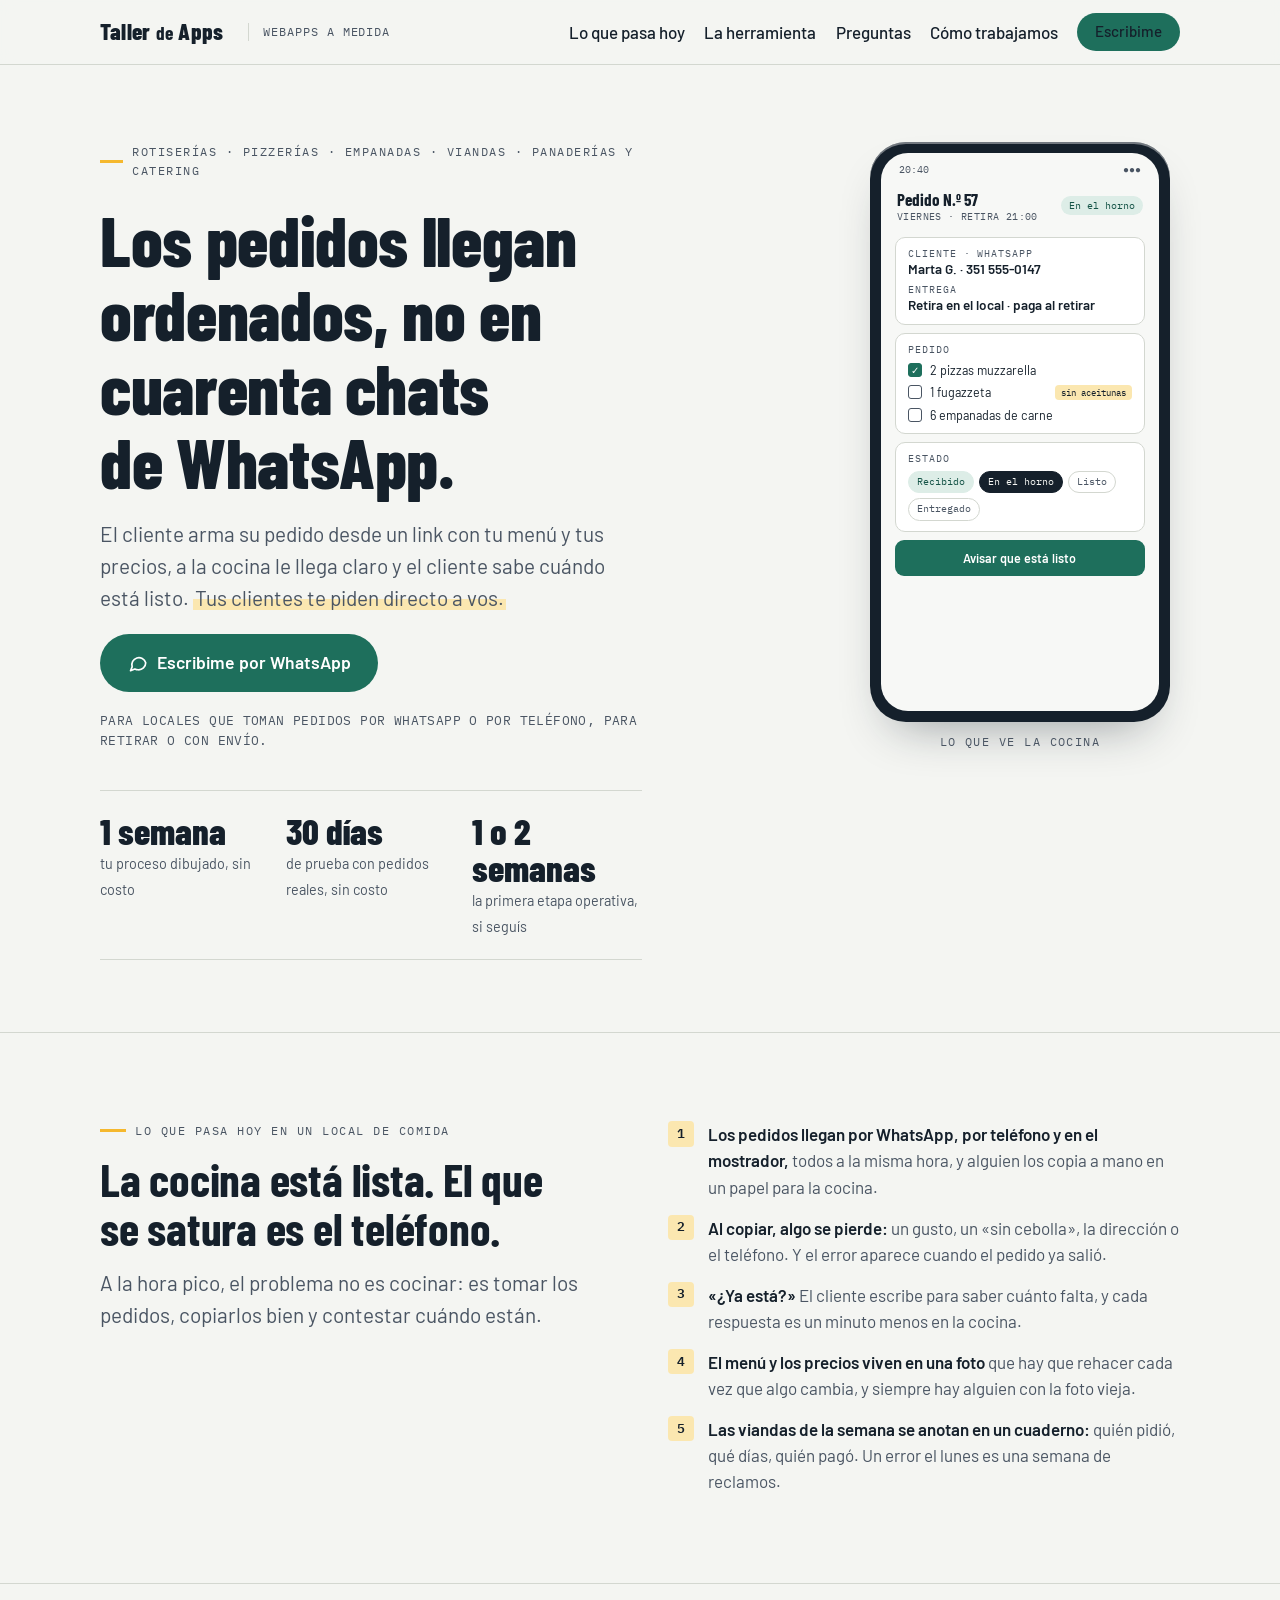
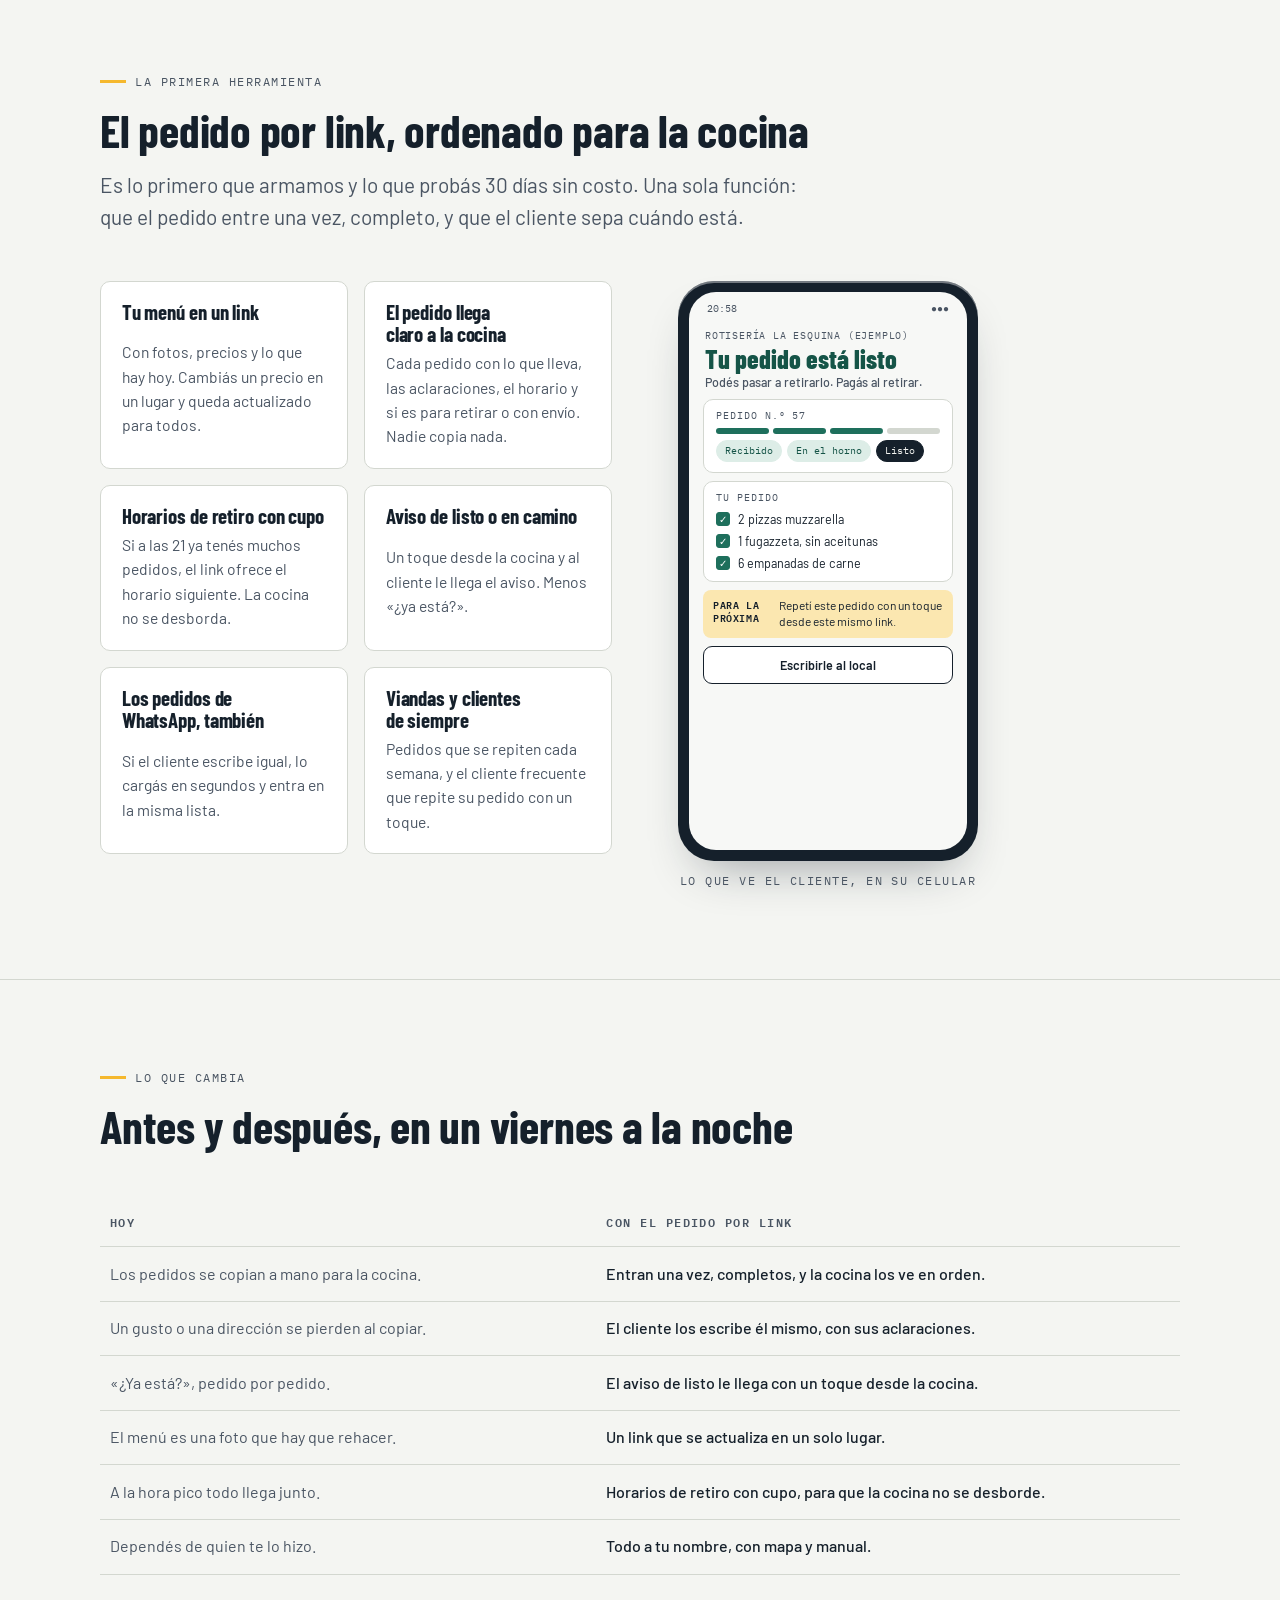
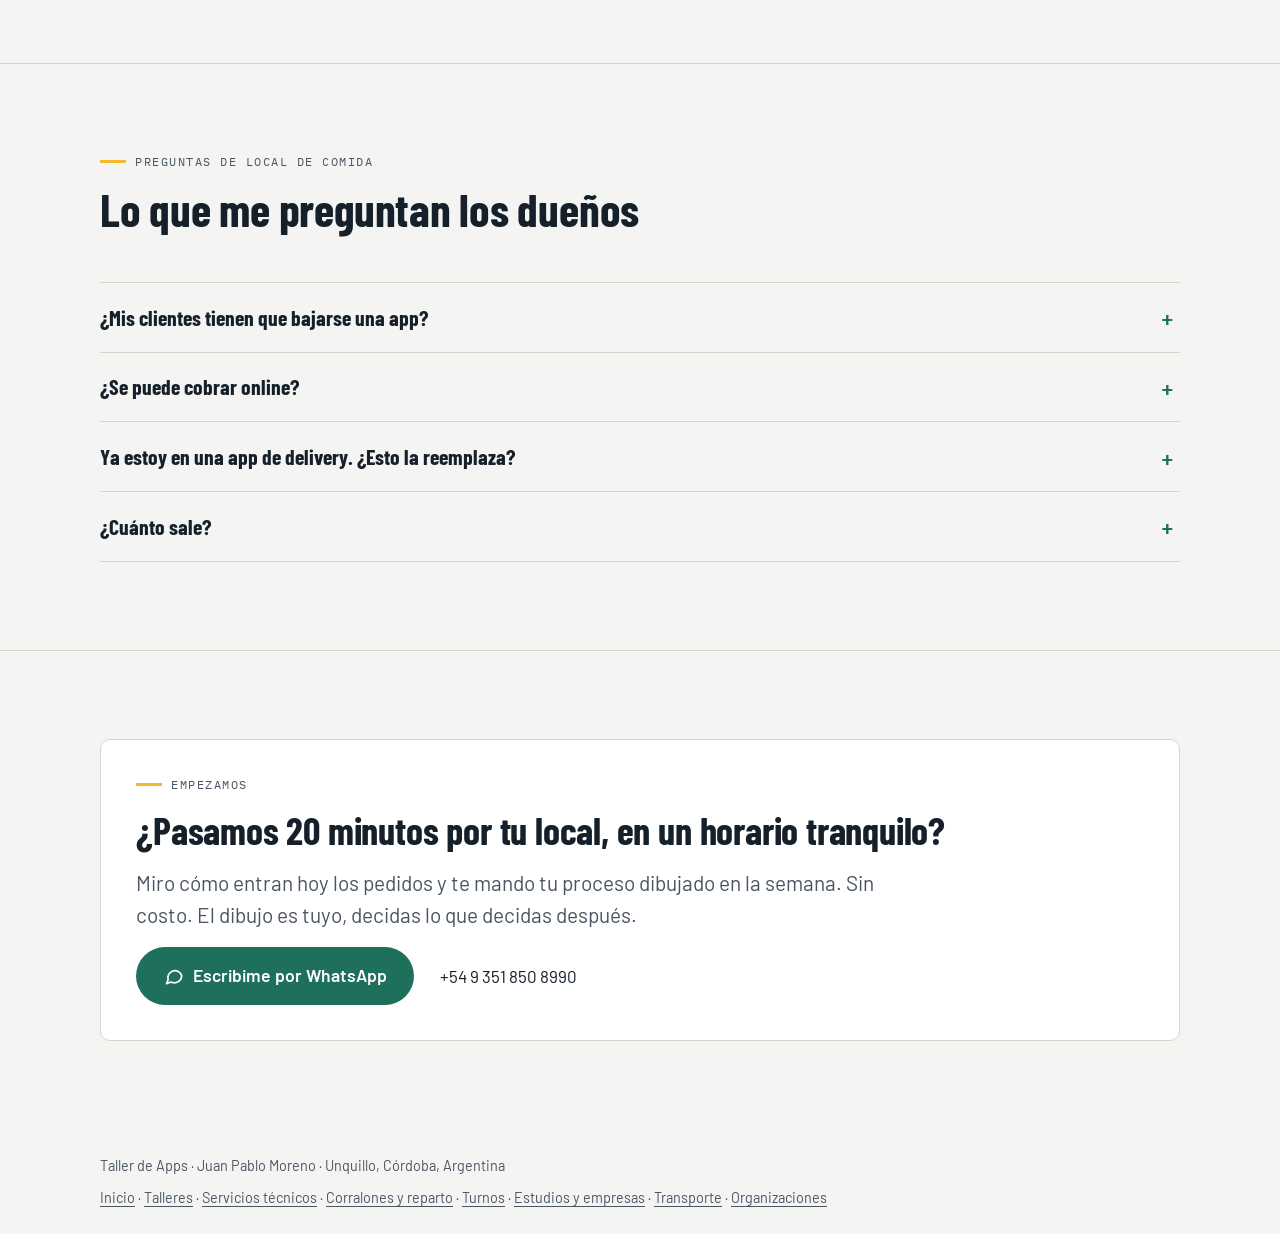
==== comida.html @ 9128423a "Add files via upload" ====
<!doctype html>
<html lang="es-AR">
<head>
  <meta charset="utf-8">
  <meta name="viewport" content="width=device-width, initial-scale=1, viewport-fit=cover">
  <title>Locales de comida con pedidos · Taller de Apps</title>
  <meta name="description" content="Tus clientes arman el pedido desde un link con tu menú, a la cocina le llega ordenado y saben cuándo está listo. WebApps a medida para rotiserías, pizzerías y viandas en Sierras Chicas, Córdoba. Prueba de 30 días sin costo.">
  <meta property="og:title" content="Los pedidos llegan ordenados · Taller de Apps">
  <meta property="og:description" content="Menú con link, pedido claro para la cocina y aviso de listo. Para rotiserías, pizzerías, viandas y locales que toman pedidos. La ves andar antes de pagar.">
  <meta property="og:type" content="website">
  <meta property="og:image" content="https://taller-de-apps.vercel.app/assets/img/og-comida.png">
  <meta property="og:image:width" content="2400">
  <meta property="og:image:height" content="1260">
  <meta property="og:url" content="https://taller-de-apps.vercel.app/comida">
  <meta name="twitter:card" content="summary_large_image">
  <meta property="og:locale" content="es_AR">
  <link rel="canonical" href="https://taller-de-apps.vercel.app/comida">
  <link rel="icon" href="assets/favicon.svg" type="image/svg+xml">
  <link rel="apple-touch-icon" href="assets/apple-touch-icon.png">
  <meta name="theme-color" content="#F4F5F2">
  <link rel="stylesheet" href="assets/styles.css">
</head>
<body>

<header class="topbar">
  <div class="wrap">
    <a class="brand" href="index.html" aria-label="Taller de Apps, inicio">
      <span class="brand-name">Taller <small>de</small> Apps</span>
      <span class="brand-tag">WebApps a medida</span>
    </a>
    <button class="nav-toggle" aria-label="Abrir menú" aria-expanded="false"><span></span><span></span><span></span></button>
    <nav class="nav" aria-label="Principal">
      <a href="#hoy">Lo que pasa hoy</a>
      <a href="#herramienta">La herramienta</a>
      <a href="#preguntas">Preguntas</a>
      <a href="index.html#como">Cómo trabajamos</a>
      <a class="btn btn-primary" data-wa="Hola Juan, vi la página de Taller de Apps para locales de comida. Tengo un local que toma pedidos y quiero charlar 20 minutos." href="#contacto">Escribime</a>
    </nav>
  </div>
</header>

<main>

  <section class="hero landing-hero">
    <div class="wrap">
      <div class="hero-copy">
        <span class="eyebrow">Rotiserías · pizzerías · empanadas · viandas · panaderías y catering</span>
        <h1>Los pedidos llegan ordenados, no en cuarenta chats de WhatsApp.</h1>
        <p class="lead">El cliente arma su pedido desde un link con tu menú y tus precios, a la cocina le llega claro y el cliente sabe cuándo está listo. <mark>Tus clientes te piden directo a vos.</mark></p>
        <div class="hero-actions">
          <a class="btn btn-primary btn-lg" data-wa="Hola Juan, vi la página de Taller de Apps para locales de comida. Tengo un local que toma pedidos y quiero charlar 20 minutos." href="#contacto">
            <svg viewBox="0 0 24 24" fill="none" stroke="currentColor" stroke-width="2" stroke-linecap="round" stroke-linejoin="round" aria-hidden="true"><path d="M21 11.5a8.4 8.4 0 0 1-9 8.4 8.8 8.8 0 0 1-3.9-.9L3 21l1.9-4.6A8.4 8.4 0 1 1 21 11.5z"/></svg>
            Escribime por WhatsApp
          </a>
          <a class="btn btn-ghost btn-lg" data-demo hidden href="#">Probar la demo</a>
        </div>
        <p class="for">PARA LOCALES QUE TOMAN PEDIDOS POR WHATSAPP O POR TELÉFONO, PARA RETIRAR O CON ENVÍO.</p>
      </div>
      <div class="hero-visual">
        <div class="mock">
          <div class="phone" role="img" aria-label="Ejemplo: un pedido en la pantalla de la cocina">
            <div class="screen">
              <div class="status"><span>20:40</span><span>●●●</span></div>
              <div class="app-bar">
                <div><div class="ttl">Pedido N.º 57</div><div class="sub">VIERNES · RETIRA 21:00</div></div>
                <span class="pill">En el horno</span>
              </div>
              <div class="scroll">
                <div class="card">
                  <div><div class="k">Cliente · WhatsApp</div><div class="v">Marta G. · 351 555-0147</div></div>
                  <div><div class="k">Entrega</div><div class="v">Retira en el local · paga al retirar</div></div>
                </div>
                <div class="card">
                  <div class="k">Pedido</div>
                  <div class="task"><span class="box ok">✓</span>2 pizzas muzzarella</div>
                  <div class="task"><span class="box"></span>1 fugazzeta <span class="later">sin aceitunas</span></div>
                  <div class="task"><span class="box"></span>6 empanadas de carne</div>
                </div>
                <div class="card">
                  <div class="k">Estado</div>
                  <div class="chips"><span class="chip done">Recibido</span><span class="chip on">En el horno</span><span class="chip">Listo</span><span class="chip">Entregado</span></div>
                </div>
                <div class="mini-btn">Avisar que está listo</div>
              </div>
            </div>
          </div>
          <span class="mock-label">Lo que ve la cocina</span>
        </div>
      </div>
    </div>
    <div class="wrap">
      <div class="facts">
        <div class="fact"><b>1 semana</b><span>tu proceso dibujado, sin costo</span></div>
        <div class="fact"><b>30 días</b><span>de prueba con pedidos reales, sin costo</span></div>
        <div class="fact"><b>1 o 2 semanas</b><span>la primera etapa operativa, si seguís</span></div>
      </div>
    </div>
  </section>

  <section class="section" id="hoy">
    <div class="wrap">
      <div class="two">
        <div class="section-head" style="margin-bottom:0">
          <span class="eyebrow">Lo que pasa hoy en un local de comida</span>
          <h2>La cocina está lista. El que se satura es el teléfono.</h2>
          <p class="lead">A la hora pico, el problema no es cocinar: es tomar los pedidos, copiarlos bien y contestar cuándo están.</p>
        </div>
        <ul class="pains">
          <li class="pain"><span class="dot">1</span><p><strong>Los pedidos llegan por WhatsApp, por teléfono y en el mostrador,</strong> todos a la misma hora, y alguien los copia a mano en un papel para la cocina.</p></li>
          <li class="pain"><span class="dot">2</span><p><strong>Al copiar, algo se pierde:</strong> un gusto, un «sin cebolla», la dirección o el teléfono. Y el error aparece cuando el pedido ya salió.</p></li>
          <li class="pain"><span class="dot">3</span><p><strong>«¿Ya está?»</strong> El cliente escribe para saber cuánto falta, y cada respuesta es un minuto menos en la cocina.</p></li>
          <li class="pain"><span class="dot">4</span><p><strong>El menú y los precios viven en una foto</strong> que hay que rehacer cada vez que algo cambia, y siempre hay alguien con la foto vieja.</p></li>
          <li class="pain"><span class="dot">5</span><p><strong>Las viandas de la semana se anotan en un cuaderno:</strong> quién pidió, qué días, quién pagó. Un error el lunes es una semana de reclamos.</p></li>
        </ul>
      </div>
    </div>
  </section>

  <section class="section" id="herramienta">
    <div class="wrap">
      <div class="section-head">
        <span class="eyebrow">La primera herramienta</span>
        <h2>El pedido por link, ordenado para la cocina</h2>
        <p class="lead">Es lo primero que armamos y lo que probás 30 días sin costo. Una sola función: que el pedido entre una vez, completo, y que el cliente sepa cuándo está.</p>
      </div>
      <div class="two">
        <div class="features">
          <div class="feature"><h3>Tu menú en un link</h3><p>Con fotos, precios y lo que hay hoy. Cambiás un precio en un lugar y queda actualizado para todos.</p></div>
          <div class="feature"><h3>El pedido llega claro a la cocina</h3><p>Cada pedido con lo que lleva, las aclaraciones, el horario y si es para retirar o con envío. Nadie copia nada.</p></div>
          <div class="feature"><h3>Horarios de retiro con cupo</h3><p>Si a las 21 ya tenés muchos pedidos, el link ofrece el horario siguiente. La cocina no se desborda.</p></div>
          <div class="feature"><h3>Aviso de listo o en camino</h3><p>Un toque desde la cocina y al cliente le llega el aviso. Menos «¿ya está?».</p></div>
          <div class="feature"><h3>Los pedidos de WhatsApp, también</h3><p>Si el cliente escribe igual, lo cargás en segundos y entra en la misma lista.</p></div>
          <div class="feature"><h3>Viandas y clientes de siempre</h3><p>Pedidos que se repiten cada semana, y el cliente frecuente que repite su pedido con un toque.</p></div>
        </div>
        <div class="mock sticky">
          <div class="phone" role="img" aria-label="Ejemplo: el estado del pedido en el celular del cliente">
            <div class="screen">
              <div class="status"><span>20:58</span><span>●●●</span></div>
              <div class="client-hero">
                <span class="biz">Rotisería La Esquina (ejemplo)</span>
                <div class="st">Tu pedido está listo <small>Podés pasar a retirarlo. Pagás al retirar.</small></div>
              </div>
              <div class="scroll">
                <div class="card">
                  <div class="k">Pedido N.º 57</div>
                  <div class="progress"><i class="on"></i><i class="on"></i><i class="on"></i><i></i></div>
                  <div class="chips"><span class="chip done">Recibido</span><span class="chip done">En el horno</span><span class="chip on">Listo</span></div>
                </div>
                <div class="card">
                  <div class="k">Tu pedido</div>
                  <div class="task"><span class="box ok">✓</span>2 pizzas muzzarella</div>
                  <div class="task"><span class="box ok">✓</span>1 fugazzeta, sin aceitunas</div>
                  <div class="task"><span class="box ok">✓</span>6 empanadas de carne</div>
                </div>
                <div class="notice"><b>Para la próxima</b><span>Repetí este pedido con un toque desde este mismo link.</span></div>
                <div class="mini-btn alt">Escribirle al local</div>
              </div>
            </div>
          </div>
          <span class="mock-label">Lo que ve el cliente, en su celular</span>
        </div>
      </div>
    </div>
  </section>

  <section class="section">
    <div class="wrap">
      <div class="section-head">
        <span class="eyebrow">Lo que cambia</span>
        <h2>Antes y después, en un viernes a la noche</h2>
      </div>
      <div class="ba-wrap">
        <table class="ba">
          <thead><tr><th>Hoy</th><th>Con el pedido por link</th></tr></thead>
          <tbody>
            <tr><td>Los pedidos se copian a mano para la cocina.</td><td>Entran una vez, completos, y la cocina los ve en orden.</td></tr>
            <tr><td>Un gusto o una dirección se pierden al copiar.</td><td>El cliente los escribe él mismo, con sus aclaraciones.</td></tr>
            <tr><td>«¿Ya está?», pedido por pedido.</td><td>El aviso de listo le llega con un toque desde la cocina.</td></tr>
            <tr><td>El menú es una foto que hay que rehacer.</td><td>Un link que se actualiza en un solo lugar.</td></tr>
            <tr><td>A la hora pico todo llega junto.</td><td>Horarios de retiro con cupo, para que la cocina no se desborde.</td></tr>
            <tr><td>Dependés de quien te lo hizo.</td><td>Todo a tu nombre, con mapa y manual.</td></tr>
          </tbody>
        </table>
      </div>
    </div>
  </section>

  <section class="section" id="preguntas">
    <div class="wrap">
      <div class="section-head">
        <span class="eyebrow">Preguntas de local de comida</span>
        <h2>Lo que me preguntan los dueños</h2>
      </div>
      <div class="faq">
        <details>
          <summary>¿Mis clientes tienen que bajarse una app?</summary>
          <div class="answer"><p>No. Es un link que se abre en el navegador del celular, como cualquier página. Lo compartís en tu WhatsApp, tu Instagram o tu perfil de Google.</p></div>
        </details>
        <details>
          <summary>¿Se puede cobrar online?</summary>
          <div class="answer"><p>En la primera herramienta el cliente paga como paga hoy: al retirar o por transferencia. El cobro online con Mercado Pago entra en una etapa siguiente, si lo querés.</p></div>
        </details>
        <details>
          <summary>Ya estoy en una app de delivery. ¿Esto la reemplaza?</summary>
          <div class="answer"><p>No hace falta elegir. Este link es tu canal propio, para los clientes que ya te conocen y te escriben directo. Lo que entra por la app de delivery sigue como hoy.</p></div>
        </details>
        <details>
          <summary>¿Cuánto sale?</summary>
          <div class="answer"><p>El documento del proceso y los 30 días de prueba no tienen costo. Después, un plan por etapas con el precio cerrado de cada una, antes de empezar. <a href="index.html#como">Así trabajamos</a>.</p></div>
        </details>
      </div>
    </div>
  </section>

  <section class="section" id="contacto">
    <div class="wrap">
      <div class="cta-band">
        <span class="eyebrow">Empezamos</span>
        <h2>¿Pasamos 20 minutos por tu local, en un horario tranquilo?</h2>
        <p class="lead">Miro cómo entran hoy los pedidos y te mando tu proceso dibujado en la semana. Sin costo. El dibujo es tuyo, decidas lo que decidas después.</p>
        <div class="contact-row">
          <a class="btn btn-primary btn-lg" data-wa="Hola Juan, vi la página de Taller de Apps para locales de comida. Tengo un local que toma pedidos y quiero charlar 20 minutos." href="#">
            <svg viewBox="0 0 24 24" fill="none" stroke="currentColor" stroke-width="2" stroke-linecap="round" stroke-linejoin="round" aria-hidden="true"><path d="M21 11.5a8.4 8.4 0 0 1-9 8.4 8.8 8.8 0 0 1-3.9-.9L3 21l1.9-4.6A8.4 8.4 0 1 1 21 11.5z"/></svg>
            Escribime por WhatsApp
          </a>
          <span class="number">+54 9 351 850 8990</span>
          <a class="btn btn-ghost" data-demo hidden href="#">Probar la demo</a>
        </div>
      </div>
    </div>
  </section>

</main>

<footer>
  <div class="wrap">
    <span>Taller de Apps · Juan Pablo Moreno · Unquillo, Córdoba, Argentina</span>
    <span class="footer-links"><a href="index.html">Inicio</a> · <a href="talleres.html">Talleres</a> · <a href="servicios-tecnicos.html">Servicios técnicos</a> · <a href="corralones.html">Corralones y reparto</a> · <a href="turnos.html">Turnos</a> · <a href="profesionales.html">Estudios y empresas</a> · <a href="transporte.html">Transporte</a> · <a href="organizaciones.html">Organizaciones</a></span>
  </div>
</footer>

<script src="assets/site.js"></script>
</body>
</html>
---- assets/styles.css ----
/* Taller de Apps — hoja de estilos
   Concepto: una hoja de orden de trabajo. Etiquetas en mono como las casillas de un formulario,
   reglas finas, un solo acento (verde máquina) y un marcador amarillo para lo que importa.
   Una sola apariencia (clara), elegida a propósito. */

/* Tipografías propias (Open Font License), servidas desde el sitio: sin pedidos a terceros. */
@font-face { font-family: "Barlow"; font-style: normal; font-weight: 400; font-display: swap; src: url("fonts/barlow-latin-400-normal.woff2") format("woff2"); }
@font-face { font-family: "Barlow"; font-style: normal; font-weight: 500; font-display: swap; src: url("fonts/barlow-latin-500-normal.woff2") format("woff2"); }
@font-face { font-family: "Barlow"; font-style: normal; font-weight: 600; font-display: swap; src: url("fonts/barlow-latin-600-normal.woff2") format("woff2"); }
@font-face { font-family: "Barlow Condensed"; font-style: normal; font-weight: 700; font-display: swap; src: url("fonts/barlow-condensed-latin-700-normal.woff2") format("woff2"); }
@font-face { font-family: "Barlow Condensed"; font-style: normal; font-weight: 800; font-display: swap; src: url("fonts/barlow-condensed-latin-800-normal.woff2") format("woff2"); }
@font-face { font-family: "IBM Plex Mono"; font-style: normal; font-weight: 400; font-display: swap; src: url("fonts/ibm-plex-mono-latin-400-normal.woff2") format("woff2"); }
@font-face { font-family: "IBM Plex Mono"; font-style: normal; font-weight: 600; font-display: swap; src: url("fonts/ibm-plex-mono-latin-600-normal.woff2") format("woff2"); }

:root {
  --ink: #15202B;
  --ink-2: #4A5563;
  --paper: #F4F5F2;
  --paper-2: #E9EBE6;
  --line: #D3D7D0;
  --green: #1E6F5C;
  --green-ink: #155447;
  --green-soft: #DDEDE7;
  --yellow: #F5B82E;
  --yellow-soft: #FBE7B0;
  --white: #FFFFFF;
  --red: #B4472B;
  --font-display: "Barlow Condensed", "Arial Narrow", Impact, sans-serif;
  --font-body: "Barlow", "Helvetica Neue", Arial, sans-serif;
  --font-mono: "IBM Plex Mono", "SFMono-Regular", Consolas, monospace;
  --radius: 10px;
  --wrap: 1120px;
  color-scheme: light;
}

*, *::before, *::after { box-sizing: border-box; }
[hidden] { display: none !important; }
html { scroll-behavior: smooth; -webkit-text-size-adjust: 100%; }
@media (prefers-reduced-motion: reduce) { html { scroll-behavior: auto; } * { animation: none !important; transition: none !important; } }

body {
  margin: 0;
  background: var(--paper);
  color: var(--ink);
  font-family: var(--font-body);
  font-size: 17px;
  line-height: 1.55;
}
img, svg { max-width: 100%; height: auto; }
a { color: var(--green); text-decoration-thickness: 1px; text-underline-offset: 3px; }
a:hover { color: var(--green-ink); }
:focus-visible { outline: 3px solid var(--yellow); outline-offset: 2px; }
h1, h2, h3, h4 { font-family: var(--font-display); line-height: 1.05; margin: 0; text-wrap: balance; letter-spacing: -0.005em; }
h1 { font-size: clamp(2.4rem, 6.5vw, 4.4rem); font-weight: 800; }
h2 { font-size: clamp(1.9rem, 4vw, 2.9rem); font-weight: 700; }
h3 { font-size: clamp(1.3rem, 2.4vw, 1.7rem); font-weight: 700; }
p { margin: 0; }
p + p { margin-top: 0.8em; }
ul, ol { margin: 0; padding: 0; }
strong { font-weight: 600; }
.lead { font-size: clamp(1.1rem, 1.8vw, 1.3rem); color: var(--ink-2); max-width: 36em; }
.measure { max-width: 38em; }
mark { background: linear-gradient(transparent 55%, var(--yellow-soft) 55%); color: inherit; padding: 0 .1em; }

.wrap { width: 100%; max-width: var(--wrap); margin-inline: auto; padding-inline: 20px; }
.section { padding-block: clamp(3rem, 7vw, 5.5rem); border-top: 1px solid var(--line); }
.section-head { display: grid; gap: .9rem; margin-bottom: clamp(1.8rem, 4vw, 3rem); max-width: 42em; }

.eyebrow {
  font-family: var(--font-mono); font-size: .78rem; letter-spacing: .12em; text-transform: uppercase;
  color: var(--ink-2); display: inline-flex; align-items: center; gap: .6rem;
}
.eyebrow::before { content: ""; width: 1.6rem; height: 3px; background: var(--yellow); }

/* Botones */
.btn {
  display: inline-flex; align-items: center; gap: .55rem; padding: .85rem 1.25rem;
  border-radius: 999px; font-weight: 600; font-size: 1rem; text-decoration: none; line-height: 1;
  border: 2px solid transparent; cursor: pointer; transition: transform .08s ease, background .15s ease;
  white-space: nowrap;
}
.btn:active { transform: translateY(1px); }
.btn-primary { background: var(--green); color: var(--white); }
.btn-primary:hover { background: var(--green-ink); color: var(--white); }
.btn-ghost { background: transparent; color: var(--ink); border-color: var(--ink); }
.btn-ghost:hover { background: var(--ink); color: var(--paper); }
.btn svg { width: 1.15em; height: 1.15em; flex: none; }
.btn-lg { padding: 1.05rem 1.6rem; font-size: 1.1rem; }

/* Barra superior */
.topbar { position: sticky; top: env(safe-area-inset-top, 0px); z-index: 20; background: color-mix(in srgb, var(--paper) 92%, transparent); backdrop-filter: blur(8px); border-bottom: 1px solid var(--line); }
.topbar .wrap { display: flex; align-items: center; justify-content: space-between; gap: 1rem; min-height: 64px; }
.brand { display: inline-flex; align-items: center; gap: .65rem; text-decoration: none; color: var(--ink); }
.brand-name { font-family: var(--font-display); font-weight: 800; font-size: 1.45rem; letter-spacing: .01em; line-height: 1; }
.brand-name small { font-weight: 500; }
.brand-tag { display: none; font-family: var(--font-mono); font-size: .72rem; letter-spacing: .08em; text-transform: uppercase; color: var(--ink-2); margin-left: .9rem; padding-left: .9rem; border-left: 1px solid var(--line); }
.nav { display: flex; align-items: center; gap: 1.2rem; }
.nav a { color: var(--ink); text-decoration: none; font-weight: 500; }
.nav a:hover { color: var(--green); }
.nav .btn { padding: .6rem 1rem; font-size: .95rem; }
.nav-toggle { display: none; background: none; border: 2px solid var(--ink); border-radius: 8px; width: 42px; height: 38px; cursor: pointer; }
.nav-toggle span { display: block; width: 18px; height: 2px; background: var(--ink); margin: 3px auto; }
@media (min-width: 960px) { .brand-tag { display: inline; } }
@media (max-width: 760px) {
  .nav-toggle { display: inline-block; }
  .nav { display: none; position: absolute; left: 0; right: 0; top: 100%; background: var(--paper); border-bottom: 1px solid var(--line); padding: 1rem 20px 1.3rem; flex-direction: column; align-items: flex-start; gap: .9rem; }
  .nav[data-open="true"] { display: flex; }
  .nav .btn { padding: .8rem 1.2rem; }
}

/* Portada */
.hero { padding-block: clamp(2.5rem, 6vw, 5rem) clamp(2.5rem, 6vw, 4.5rem); }
.hero .wrap { display: grid; gap: 2.5rem; align-items: center; grid-template-columns: 1fr; }
.hero-copy { display: grid; gap: 1.4rem; }
.hero-actions { display: flex; flex-wrap: wrap; gap: .8rem; align-items: center; }
.hero-note { font-size: .95rem; color: var(--ink-2); }
.hero-visual { display: flex; justify-content: center; }
@media (min-width: 900px) { .hero .wrap { grid-template-columns: 1.05fr .95fr; gap: 3rem; } .hero-visual { justify-content: flex-end; } }

/* Sello "sin costo" */
.stamp {
  display: inline-block; font-family: var(--font-mono); font-size: .72rem; letter-spacing: .14em; text-transform: uppercase;
  color: var(--ink); background: var(--yellow); padding: .3rem .55rem; border-radius: 4px; font-weight: 600;
}
.stamp-outline { background: transparent; border: 1.5px solid var(--ink); }

/* Tarjetas de frases (dolores) */
.quotes { display: grid; gap: 1.2rem; grid-template-columns: 1fr; }
@media (min-width: 760px) { .quotes { grid-template-columns: repeat(3, 1fr); } }
.quote { background: var(--white); border: 1px solid var(--line); border-radius: var(--radius); padding: 1.4rem 1.4rem 1.3rem; display: grid; gap: .8rem; min-width: 0; }
.quote blockquote { margin: 0; font-family: var(--font-display); font-size: 1.55rem; font-weight: 700; line-height: 1.15; }
.quote .cost { font-size: .95rem; color: var(--ink-2); padding-top: .8rem; border-top: 1px dashed var(--line); }
.quote .cost strong { color: var(--ink); }

/* Pasos (es una secuencia real) */
.steps { display: grid; gap: 1rem; counter-reset: paso; }
.step { display: grid; grid-template-columns: 3.2rem 1fr; gap: 1rem; padding: 1.3rem 0; border-top: 1px solid var(--line); min-width: 0; }
.step:last-child { border-bottom: 1px solid var(--line); }
.step-num { font-family: var(--font-display); font-weight: 800; font-size: 2.4rem; line-height: 1; color: var(--green); }
.step-body { display: grid; gap: .55rem; }
.step-title { display: flex; flex-wrap: wrap; gap: .6rem .9rem; align-items: center; }
.step-meta { font-family: var(--font-mono); font-size: .8rem; color: var(--ink-2); letter-spacing: .04em; }
.step-exit { font-size: .95rem; color: var(--ink-2); padding-left: .9rem; border-left: 3px solid var(--yellow); }
@media (min-width: 900px) { .steps { grid-template-columns: repeat(2, 1fr); gap: 0 3rem; } .step:nth-last-child(2) { border-bottom: 1px solid var(--line); } }
.steps-close { margin-top: 1.6rem; display: flex; flex-wrap: wrap; gap: .8rem 1.4rem; align-items: center; }
.steps-close .big { font-family: var(--font-display); font-weight: 800; font-size: clamp(1.5rem, 3vw, 2.1rem); }

/* Nichos */
.niches { display: grid; gap: 1rem; grid-template-columns: 1fr; }
@media (min-width: 700px) { .niches { grid-template-columns: repeat(2, minmax(0, 1fr)); } }
@media (min-width: 1020px) { .niches { grid-template-columns: repeat(4, minmax(0, 1fr)); } .niche h3 { font-size: 1.35rem; } }
.niche { display: grid; gap: .7rem; padding: 1.4rem; border-radius: var(--radius); background: var(--white); border: 1px solid var(--line); text-decoration: none; color: var(--ink); min-width: 0; transition: border-color .15s ease, transform .08s ease; }
.niche:hover { border-color: var(--green); color: var(--ink); transform: translateY(-2px); }
.niche .who { font-family: var(--font-mono); font-size: .78rem; letter-spacing: .08em; text-transform: uppercase; color: var(--ink-2); }
.niche h3 { font-size: 1.5rem; }
.niche p { color: var(--ink-2); font-size: .98rem; }
.niche .go { color: var(--green); font-weight: 600; margin-top: .3rem; }
.niche-other { background: transparent; border-style: dashed; }

/* Compromisos */
.commitments { display: grid; gap: 1.1rem; grid-template-columns: 1fr; }
@media (min-width: 760px) { .commitments { grid-template-columns: repeat(2, 1fr); gap: 1.4rem 3rem; } }
.commit { display: grid; grid-template-columns: 2rem 1fr; gap: .9rem; min-width: 0; }
.commit .tick { width: 2rem; height: 2rem; border-radius: 50%; background: var(--green-soft); color: var(--green-ink); display: grid; place-items: center; font-weight: 700; }
.commit h3 { font-size: 1.35rem; margin-bottom: .3rem; }
.commit p { color: var(--ink-2); font-size: 1rem; }

/* Preguntas */
.faq { display: grid; gap: 0; border-top: 1px solid var(--line); }
.faq details { border-bottom: 1px solid var(--line); }
.faq summary { cursor: pointer; list-style: none; padding: 1.1rem 0; font-family: var(--font-display); font-weight: 700; font-size: 1.35rem; display: flex; justify-content: space-between; gap: 1rem; align-items: center; }
.faq summary::-webkit-details-marker { display: none; }
.faq summary::after { content: "+"; font-family: var(--font-mono); font-size: 1.3rem; color: var(--green); flex: none; width: 1.6rem; text-align: center; }
.faq details[open] summary::after { content: "–"; }
.faq .answer { padding: 0 0 1.3rem; color: var(--ink-2); max-width: 44em; }
.faq .answer strong { color: var(--ink); }

/* Quién está detrás */
.about { display: grid; gap: 2rem; grid-template-columns: 1fr; align-items: start; }
@media (min-width: 860px) { .about { grid-template-columns: 1fr 1fr; gap: 3rem; } }
.about-card { background: var(--ink); color: var(--paper); border-radius: var(--radius); padding: 1.6rem; display: grid; gap: 1rem; }
.about-card .eyebrow { color: var(--yellow-soft); }
.about-card .eyebrow::before { background: var(--yellow); }
.about-card .name { font-family: var(--font-display); font-weight: 800; font-size: 2rem; line-height: 1; }
.about-card p { color: #C9D0D9; }
.about-card .where { font-family: var(--font-mono); font-size: .82rem; letter-spacing: .04em; color: #C9D0D9; border-top: 1px solid #2B3744; padding-top: 1rem; }
.verbs { display: grid; gap: 1rem; }
.verb { display: grid; grid-template-columns: auto 1fr; gap: 1rem; align-items: baseline; }
.verb b { font-family: var(--font-display); font-size: 1.5rem; font-weight: 800; color: var(--green); min-width: 7rem; }
.verb p { color: var(--ink-2); }

/* Contacto */
.contact { background: var(--ink); color: var(--paper); }
.contact .section-head { max-width: 46em; }
.contact .eyebrow { color: var(--yellow-soft); }
.contact h2 { color: var(--paper); }
.contact .lead { color: #C9D0D9; }
.contact-row { display: flex; flex-wrap: wrap; gap: 1rem 1.6rem; align-items: center; }
.contact .btn-primary { background: var(--yellow); color: var(--ink); }
.contact .btn-primary:hover { background: var(--yellow-soft); color: var(--ink); }
.contact .number { font-family: var(--font-mono); font-size: 1.05rem; color: var(--paper); letter-spacing: .02em; }
.contact .fine { font-size: .92rem; color: #A9B4C2; margin-top: 1.4rem; max-width: 46em; }

footer { padding-block: 1.6rem; font-size: .9rem; color: var(--ink-2); }
footer .wrap { display: flex; flex-wrap: wrap; gap: .6rem 1.5rem; justify-content: space-between; }
footer a { color: var(--ink-2); }

/* Antes / después */
.ba { width: 100%; border-collapse: collapse; font-size: 1rem; }
.ba th, .ba td { text-align: left; vertical-align: top; padding: .9rem .6rem; border-bottom: 1px solid var(--line); }
.ba th { font-family: var(--font-mono); font-size: .76rem; letter-spacing: .12em; text-transform: uppercase; color: var(--ink-2); font-weight: 600; }
.ba td:first-child { color: var(--ink-2); width: 46%; }
.ba td:last-child { font-weight: 500; }
.ba-wrap { overflow-x: auto; }

/* Lista de dolores en landings */
.pains { display: grid; gap: .9rem; }
.pain { display: grid; grid-template-columns: 1.6rem 1fr; gap: .9rem; align-items: start; }
.pain .dot { width: 1.6rem; height: 1.6rem; border-radius: 4px; background: var(--yellow-soft); display: grid; place-items: center; font-family: var(--font-mono); font-size: .8rem; font-weight: 600; color: var(--ink); }
.pain p { color: var(--ink-2); }
.pain p strong { color: var(--ink); }

/* Features de la herramienta */
.features { display: grid; gap: 1rem; grid-template-columns: 1fr; }
@media (min-width: 700px) { .features { grid-template-columns: repeat(2, 1fr); } }
.feature { padding: 1.2rem 1.3rem; background: var(--white); border: 1px solid var(--line); border-radius: var(--radius); display: grid; gap: .4rem; min-width: 0; }
.feature h3 { font-size: 1.3rem; }
.feature p { color: var(--ink-2); font-size: .98rem; }

/* Mockups de celular */
.mock-pair { display: grid; gap: 1.6rem; grid-template-columns: 1fr; justify-items: center; }
@media (min-width: 700px) { .mock-pair { grid-template-columns: repeat(2, minmax(0, 320px)); justify-content: center; gap: 2.4rem; } }
.mock { display: grid; gap: .7rem; justify-items: center; width: 100%; max-width: 320px; }
.mock-label { font-family: var(--font-mono); font-size: .76rem; letter-spacing: .12em; text-transform: uppercase; color: var(--ink-2); }
.phone {
  width: 100%; max-width: 300px; aspect-ratio: 9 / 17.4; background: var(--ink); border-radius: 36px; padding: 11px;
  box-shadow: 0 24px 50px -24px rgba(21, 32, 43, .45), 0 2px 0 rgba(255,255,255,.4) inset;
}
.screen { background: #F7F8F6; border-radius: 27px; height: 100%; overflow: hidden; display: flex; flex-direction: column; font-size: 13px; line-height: 1.3; }
.status { display: flex; justify-content: space-between; padding: 10px 18px 0; font-family: var(--font-mono); font-size: 10px; color: var(--ink-2); }
.app-bar { padding: 12px 16px 10px; display: flex; align-items: center; justify-content: space-between; gap: 8px; }
.app-bar .ttl { font-family: var(--font-display); font-weight: 700; font-size: 17px; }
.app-bar .sub { font-family: var(--font-mono); font-size: 10px; color: var(--ink-2); letter-spacing: .04em; }
.app-bar .pill { font-family: var(--font-mono); font-size: 10px; padding: 3px 8px; border-radius: 999px; background: var(--green-soft); color: var(--green-ink); white-space: nowrap; }
.scroll { padding: 4px 14px 14px; display: grid; grid-template-columns: minmax(0, 1fr); gap: 8px; }
.card { background: var(--white); border: 1px solid var(--line); border-radius: 10px; padding: 10px 12px; display: grid; grid-template-columns: minmax(0, 1fr); gap: 6px; min-width: 0; }
.card .k { font-family: var(--font-mono); font-size: 9.5px; letter-spacing: .1em; text-transform: uppercase; color: var(--ink-2); }
.card .v { font-weight: 600; font-size: 13.5px; }
.row2 { display: grid; grid-template-columns: minmax(0,1fr) minmax(0,1fr); gap: 8px; }
.chips { display: flex; flex-wrap: wrap; gap: 5px; }
.chip { font-family: var(--font-mono); font-size: 9.5px; padding: 4px 8px; border-radius: 999px; border: 1px solid var(--line); color: var(--ink-2); white-space: nowrap; }
.chip.on { background: var(--ink); color: var(--paper); border-color: var(--ink); }
.chip.done { background: var(--green-soft); border-color: var(--green-soft); color: var(--green-ink); }
.task { display: flex; flex-wrap: wrap; gap: 4px 8px; align-items: center; font-size: 12.5px; min-width: 0; }
.task .box { width: 14px; height: 14px; border: 1.5px solid var(--ink-2); border-radius: 3px; flex: none; display: grid; place-items: center; font-size: 10px; }
.task .box.ok { background: var(--green); border-color: var(--green); color: var(--white); }
.task .later { margin-left: auto; font-family: var(--font-mono); font-size: 9px; background: var(--yellow-soft); padding: 2px 6px; border-radius: 4px; }
.mini-btn { background: var(--green); color: var(--white); font-weight: 600; font-size: 12.5px; text-align: center; padding: 10px; border-radius: 9px; }
.mini-btn.alt { background: var(--white); color: var(--ink); border: 1.5px solid var(--ink); }
.notice { background: var(--yellow-soft); border-radius: 8px; padding: 8px 10px; font-size: 12px; display: flex; gap: 8px; align-items: flex-start; }
.notice b { font-family: var(--font-mono); font-size: 10px; letter-spacing: .06em; text-transform: uppercase; }
.timeline { display: grid; gap: 6px; }
.tl { display: grid; grid-template-columns: 56px 1fr; gap: 8px; font-size: 12px; align-items: start; }
.tl .d { font-family: var(--font-mono); font-size: 10px; color: var(--ink-2); padding-top: 2px; }
.tl .t { color: var(--ink); }
.progress { display: grid; grid-template-columns: repeat(4, 1fr); gap: 4px; }
.progress i { height: 6px; border-radius: 3px; background: var(--line); display: block; }
.progress i.on { background: var(--green); }
.client-hero { padding: 14px 16px 6px; display: grid; gap: 4px; }
.client-hero .biz { font-family: var(--font-mono); font-size: 10px; letter-spacing: .08em; text-transform: uppercase; color: var(--ink-2); }
.client-hero .st { font-family: var(--font-display); font-weight: 800; font-size: 26px; line-height: 1; color: var(--green-ink); }
.client-hero .st small { display: block; font-family: var(--font-body); font-weight: 500; font-size: 12.5px; color: var(--ink-2); margin-top: 4px; }
.wa-bubble { background: #E7F8EE; border-radius: 12px 12px 12px 3px; padding: 9px 11px; font-size: 12px; max-width: 92%; }
.wa-bubble .from { font-family: var(--font-mono); font-size: 9.5px; color: var(--green-ink); letter-spacing: .06em; margin-bottom: 3px; }

/* Landing: cabecera */
.landing-hero .eyebrow { margin-bottom: .2rem; }
.landing-hero .hero-copy { gap: 1.2rem; }
.landing-hero .for { font-family: var(--font-mono); font-size: .82rem; color: var(--ink-2); letter-spacing: .03em; }

/* Franja de resumen (3 datos del proceso) */
.facts { display: grid; gap: 1rem; grid-template-columns: repeat(3, 1fr); padding: 1.3rem 0; border-top: 1px solid var(--line); border-bottom: 1px solid var(--line); margin-top: 2.4rem; }
.fact { min-width: 0; }
.fact b { display: block; font-family: var(--font-display); font-weight: 800; font-size: clamp(1.6rem, 3.5vw, 2.3rem); line-height: 1; }
.fact span { font-size: .9rem; color: var(--ink-2); }
@media (max-width: 520px) { .facts { grid-template-columns: 1fr 1fr; } .fact:last-child { grid-column: span 2; } }

/* Dos columnas genéricas */
.two { display: grid; gap: 2rem; grid-template-columns: 1fr; align-items: start; }
@media (min-width: 900px) { .two { grid-template-columns: 1fr 1fr; gap: 3.5rem; } }
.sticky { position: sticky; top: calc(84px + env(safe-area-inset-top, 0px)); }

/* CTA final de landing */
.cta-band { border-radius: var(--radius); background: var(--white); border: 1px solid var(--line); padding: clamp(1.4rem, 3vw, 2.2rem); display: grid; gap: 1rem; }
.cta-band h2 { font-size: clamp(1.6rem, 3.5vw, 2.4rem); }
.cta-band .contact-row .number { color: var(--ink); }

.sr-only { position: absolute; width: 1px; height: 1px; overflow: hidden; clip: rect(0 0 0 0); white-space: nowrap; }
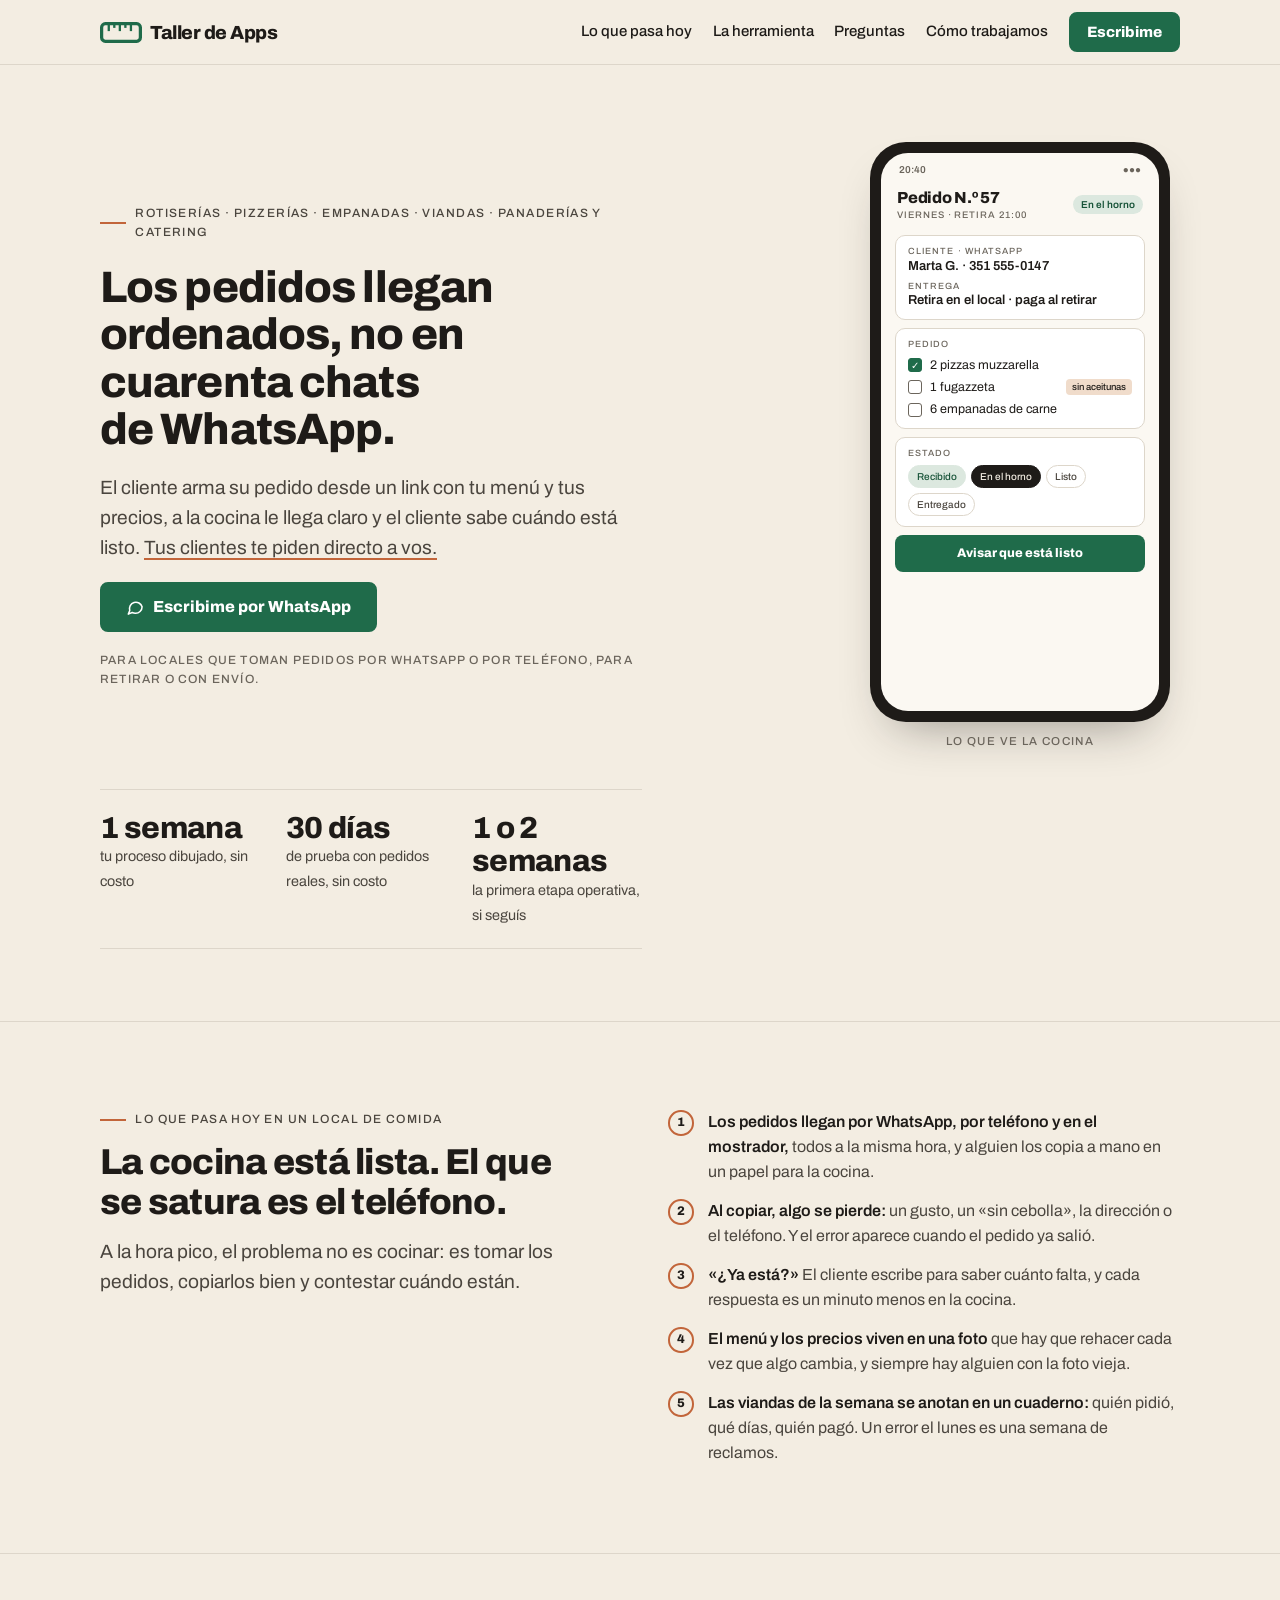
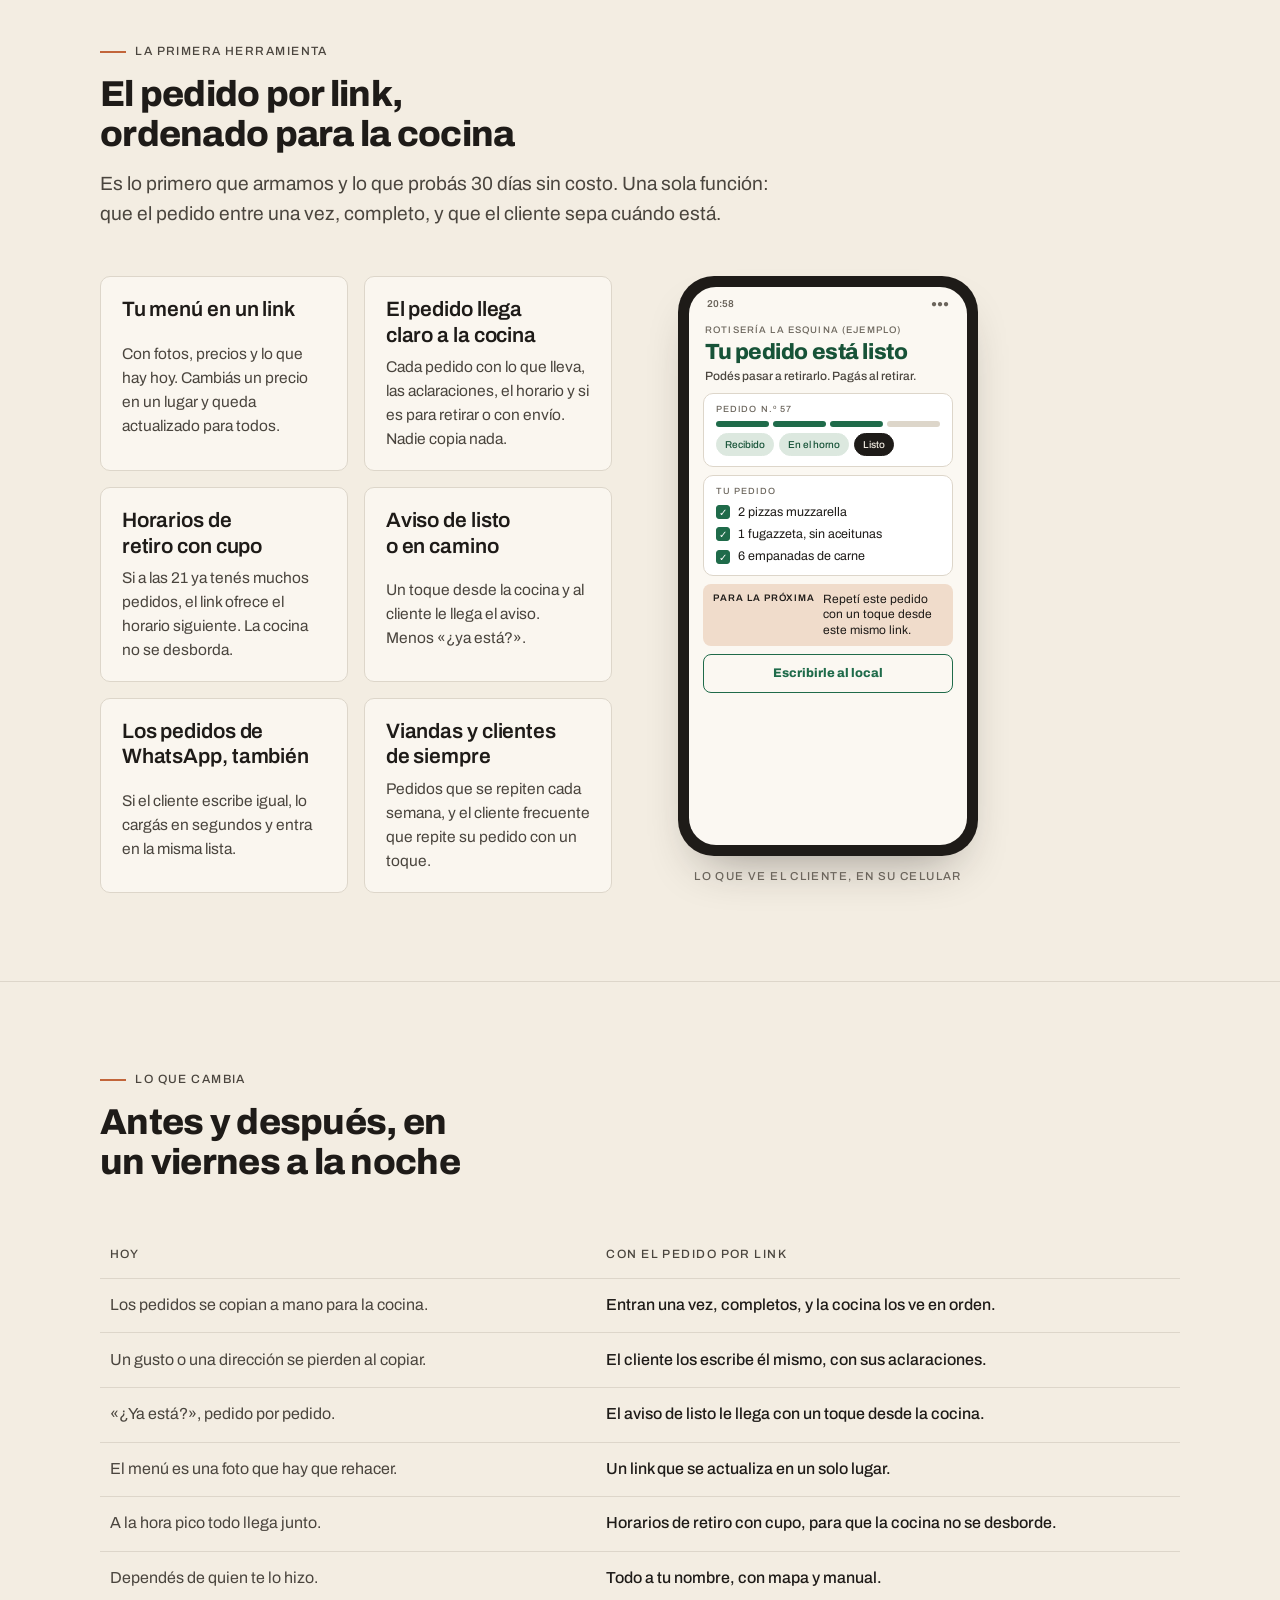
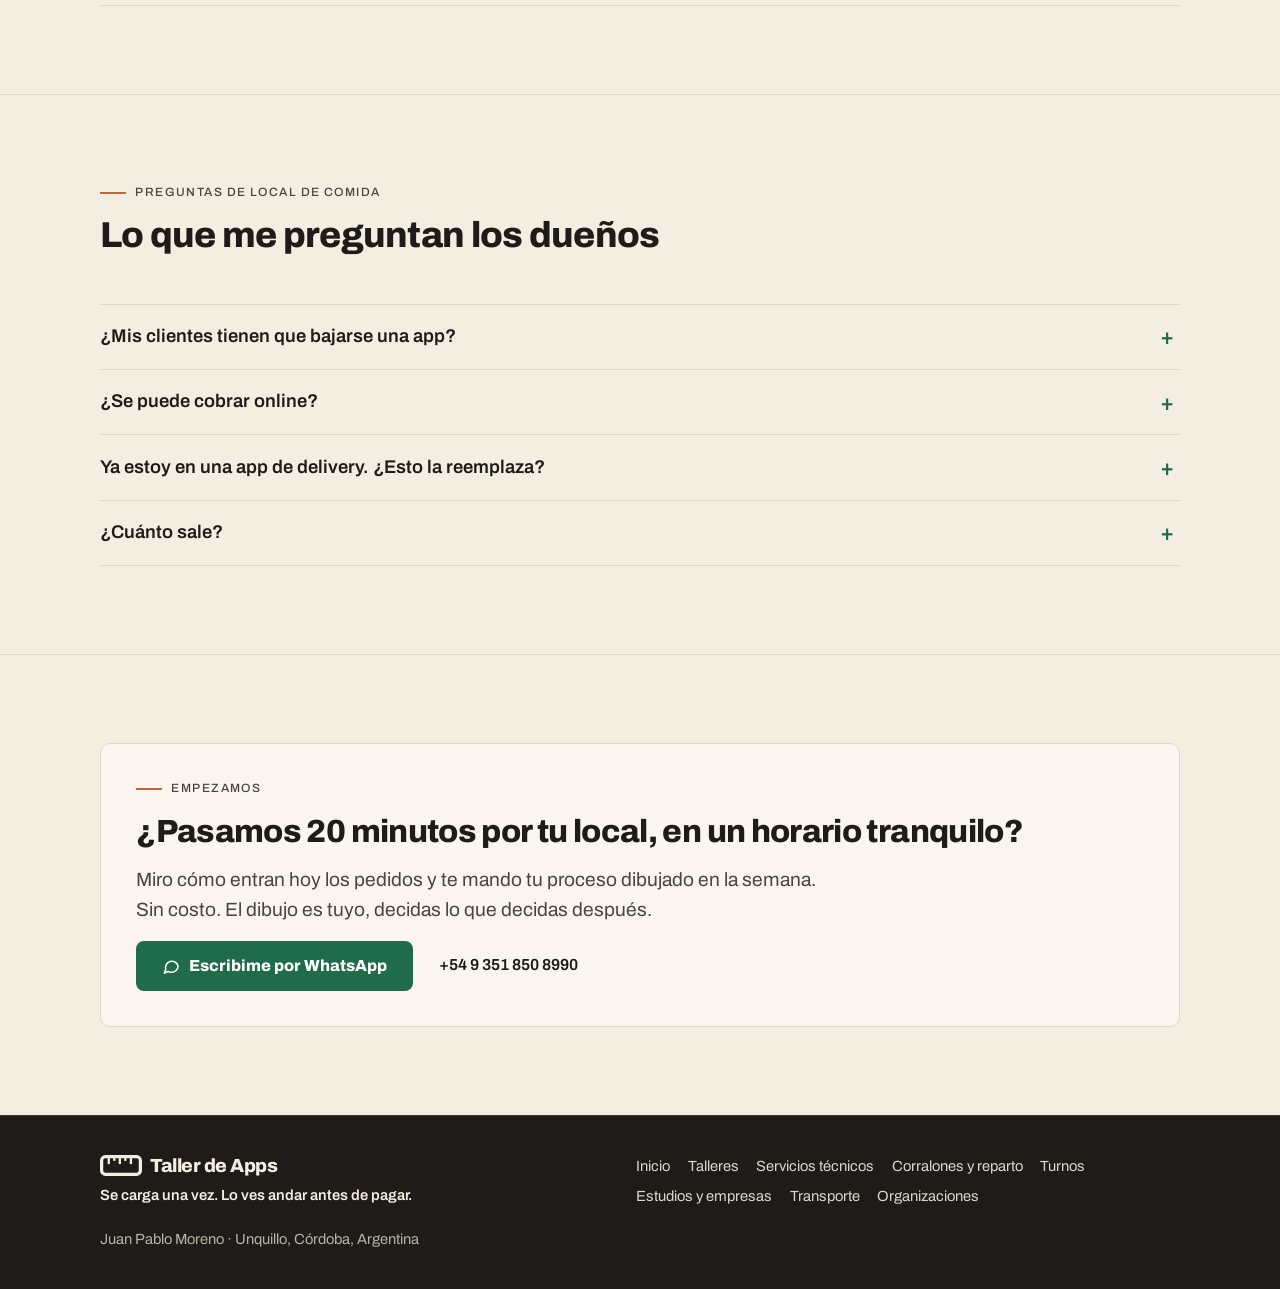
==== commit 48810e27: "Add files via upload" ====
--- a/comida.html
+++ b/comida.html
@@ -16,8 +16,11 @@
   <meta property="og:locale" content="es_AR">
   <link rel="canonical" href="https://taller-de-apps.vercel.app/comida">
   <link rel="icon" href="assets/favicon.svg" type="image/svg+xml">
+  <link rel="icon" href="assets/favicon-32.png" type="image/png" sizes="32x32">
+  <link rel="icon" href="assets/favicon-16.png" type="image/png" sizes="16x16">
   <link rel="apple-touch-icon" href="assets/apple-touch-icon.png">
-  <meta name="theme-color" content="#F4F5F2">
+  <link rel="manifest" href="site.webmanifest">
+  <meta name="theme-color" content="#1F6B4A">
   <link rel="stylesheet" href="assets/styles.css">
 </head>
 <body>
@@ -25,8 +28,8 @@
 <header class="topbar">
   <div class="wrap">
     <a class="brand" href="index.html" aria-label="Taller de Apps, inicio">
-      <span class="brand-name">Taller <small>de</small> Apps</span>
-      <span class="brand-tag">WebApps a medida</span>
+      <svg class="brand-icon" viewBox="4.5 27.5 91 45" aria-hidden="true" focusable="false"><g fill="currentColor"><rect x="8" y="31" width="84" height="38" rx="8" fill="none" stroke="currentColor" stroke-width="7"/><rect x="21" y="31" width="5" height="16"/><rect x="33" y="31" width="5" height="9"/><rect x="45" y="31" width="5" height="16"/><rect x="57" y="31" width="5" height="9"/><rect x="69" y="31" width="5" height="16"/></g></svg>
+      <span class="brand-name">Taller de Apps</span>
     </a>
     <button class="nav-toggle" aria-label="Abrir menú" aria-expanded="false"><span></span><span></span><span></span></button>
     <nav class="nav" aria-label="Principal">
@@ -234,8 +237,12 @@
 
 <footer>
   <div class="wrap">
-    <span>Taller de Apps · Juan Pablo Moreno · Unquillo, Córdoba, Argentina</span>
-    <span class="footer-links"><a href="index.html">Inicio</a> · <a href="talleres.html">Talleres</a> · <a href="servicios-tecnicos.html">Servicios técnicos</a> · <a href="corralones.html">Corralones y reparto</a> · <a href="turnos.html">Turnos</a> · <a href="profesionales.html">Estudios y empresas</a> · <a href="transporte.html">Transporte</a> · <a href="organizaciones.html">Organizaciones</a></span>
+    <div class="footer-brand">
+      <a class="brand footer-logo" href="index.html" aria-label="Taller de Apps, inicio"><svg class="brand-icon" viewBox="4.5 27.5 91 45" aria-hidden="true" focusable="false"><g fill="currentColor"><rect x="8" y="31" width="84" height="38" rx="8" fill="none" stroke="currentColor" stroke-width="7"/><rect x="21" y="31" width="5" height="16"/><rect x="33" y="31" width="5" height="9"/><rect x="45" y="31" width="5" height="16"/><rect x="57" y="31" width="5" height="9"/><rect x="69" y="31" width="5" height="16"/></g></svg><span class="brand-name">Taller de Apps</span></a>
+      <p class="footer-lema">Se carga una vez. Lo ves andar antes de pagar.</p>
+      <p class="footer-who">Juan Pablo Moreno · Unquillo, Córdoba, Argentina</p>
+    </div>
+    <nav class="footer-links" aria-label="Rubros"><a href="index.html">Inicio</a><a href="talleres.html">Talleres</a><a href="servicios-tecnicos.html">Servicios técnicos</a><a href="corralones.html">Corralones y reparto</a><a href="turnos.html">Turnos</a><a href="profesionales.html">Estudios y empresas</a><a href="transporte.html">Transporte</a><a href="organizaciones.html">Organizaciones</a></nav>
   </div>
 </footer>
 
--- a/assets/styles.css
+++ b/assets/styles.css
@@ -1,33 +1,41 @@
 /* Taller de Apps — hoja de estilos
-   Concepto: una hoja de orden de trabajo. Etiquetas en mono como las casillas de un formulario,
-   reglas finas, un solo acento (verde máquina) y un marcador amarillo para lo que importa.
+   Sigue el Manual de marca v1 (Claude Design, 2026-10-14):
+   - Una sola letra: Archivo. Títulos 800 (−2 %), subtítulos 600, texto 400 (interlineado 1,55),
+     etiquetas 500 en mayúsculas (+12 %).
+   - Cuatro colores: crema (fondo, casi todo), tinta (texto y fondos oscuros), verde sierra
+     (lo que se toca: botones, enlaces, el ícono) y cobre (marca de lápiz: subrayados y numeración,
+     nunca en botones ni en texto chico).
+   - Botones con radio 8, Archivo 800 a 15 px, sin sombra.
    Una sola apariencia (clara), elegida a propósito. */
 
-/* Tipografías propias (Open Font License), servidas desde el sitio: sin pedidos a terceros. */
-@font-face { font-family: "Barlow"; font-style: normal; font-weight: 400; font-display: swap; src: url("fonts/barlow-latin-400-normal.woff2") format("woff2"); }
-@font-face { font-family: "Barlow"; font-style: normal; font-weight: 500; font-display: swap; src: url("fonts/barlow-latin-500-normal.woff2") format("woff2"); }
-@font-face { font-family: "Barlow"; font-style: normal; font-weight: 600; font-display: swap; src: url("fonts/barlow-latin-600-normal.woff2") format("woff2"); }
-@font-face { font-family: "Barlow Condensed"; font-style: normal; font-weight: 700; font-display: swap; src: url("fonts/barlow-condensed-latin-700-normal.woff2") format("woff2"); }
-@font-face { font-family: "Barlow Condensed"; font-style: normal; font-weight: 800; font-display: swap; src: url("fonts/barlow-condensed-latin-800-normal.woff2") format("woff2"); }
-@font-face { font-family: "IBM Plex Mono"; font-style: normal; font-weight: 400; font-display: swap; src: url("fonts/ibm-plex-mono-latin-400-normal.woff2") format("woff2"); }
-@font-face { font-family: "IBM Plex Mono"; font-style: normal; font-weight: 600; font-display: swap; src: url("fonts/ibm-plex-mono-latin-600-normal.woff2") format("woff2"); }
+/* Archivo (Open Font License), servida desde el sitio: sin pedidos a terceros. */
+@font-face { font-family: "Archivo"; font-style: normal; font-weight: 400; font-display: swap; src: url("fonts/archivo-latin-400-normal.woff2") format("woff2"); }
+@font-face { font-family: "Archivo"; font-style: normal; font-weight: 500; font-display: swap; src: url("fonts/archivo-latin-500-normal.woff2") format("woff2"); }
+@font-face { font-family: "Archivo"; font-style: normal; font-weight: 600; font-display: swap; src: url("fonts/archivo-latin-600-normal.woff2") format("woff2"); }
+@font-face { font-family: "Archivo"; font-style: normal; font-weight: 800; font-display: swap; src: url("fonts/archivo-latin-800-normal.woff2") format("woff2"); }
 
 :root {
-  --ink: #15202B;
-  --ink-2: #4A5563;
-  --paper: #F4F5F2;
-  --paper-2: #E9EBE6;
-  --line: #D3D7D0;
-  --green: #1E6F5C;
-  --green-ink: #155447;
-  --green-soft: #DDEDE7;
-  --yellow: #F5B82E;
-  --yellow-soft: #FBE7B0;
+  /* Marca */
+  --paper: #F3EDE2;        /* crema: fondo de la web */
+  --ink: #1E1B18;          /* tinta: texto, pie, fondos oscuros */
+  --green: #1F6B4A;        /* verde sierra: botones, enlaces, ícono (blanco encima 6,4:1) */
+  --copper: #C2653A;       /* cobre: subrayados y numeración. Solo decorativo o texto grande (3,5:1) */
+  /* Tonos de apoyo (solo interfaz) */
+  --ink-2: #4A453E;        /* texto secundario (8,2:1 sobre crema) */
+  --ink-3: #6B655C;        /* texto terciario (5:1 sobre crema) */
+  --line: #DDD6CA;
+  --green-ink: #175338;    /* botón presionado */
+  --surface: #FAF6EF;      /* tarjetas: crema más clara, en lugar de blanco puro */
+  --paper-2: #EBE3D5;
+  --green-soft: #DCE8DF;
+  --copper-soft: #F0DCCB;
+  --on-dark: #DDD6CA;      /* texto sobre tinta */
+  --on-dark-2: #B9B1A4;
   --white: #FFFFFF;
-  --red: #B4472B;
-  --font-display: "Barlow Condensed", "Arial Narrow", Impact, sans-serif;
-  --font-body: "Barlow", "Helvetica Neue", Arial, sans-serif;
-  --font-mono: "IBM Plex Mono", "SFMono-Regular", Consolas, monospace;
+  --font: "Archivo", "Helvetica Neue", Arial, sans-serif;
+  --font-display: var(--font);
+  --font-body: var(--font);
+  --font-label: var(--font);
   --radius: 10px;
   --wrap: 1120px;
   color-scheme: light;
@@ -43,69 +51,72 @@
   background: var(--paper);
   color: var(--ink);
   font-family: var(--font-body);
-  font-size: 17px;
+  font-size: 16px;
+  font-weight: 400;
   line-height: 1.55;
 }
 img, svg { max-width: 100%; height: auto; }
 a { color: var(--green); text-decoration-thickness: 1px; text-underline-offset: 3px; }
 a:hover { color: var(--green-ink); }
-:focus-visible { outline: 3px solid var(--yellow); outline-offset: 2px; }
-h1, h2, h3, h4 { font-family: var(--font-display); line-height: 1.05; margin: 0; text-wrap: balance; letter-spacing: -0.005em; }
-h1 { font-size: clamp(2.4rem, 6.5vw, 4.4rem); font-weight: 800; }
-h2 { font-size: clamp(1.9rem, 4vw, 2.9rem); font-weight: 700; }
-h3 { font-size: clamp(1.3rem, 2.4vw, 1.7rem); font-weight: 700; }
+:focus-visible { outline: 3px solid var(--green); outline-offset: 2px; }
+h1, h2, h3, h4 { font-family: var(--font-display); margin: 0; text-wrap: balance; }
+h1 { font-size: clamp(2rem, 4.6vw, 2.75rem); font-weight: 800; letter-spacing: -0.02em; line-height: 1.08; }
+h2 { font-size: clamp(1.75rem, 3.4vw, 2.25rem); font-weight: 800; letter-spacing: -0.02em; line-height: 1.1; }
+h3 { font-size: clamp(1.125rem, 1.8vw, 1.3rem); font-weight: 600; letter-spacing: -0.005em; line-height: 1.25; }
 p { margin: 0; }
 p + p { margin-top: 0.8em; }
 ul, ol { margin: 0; padding: 0; }
 strong { font-weight: 600; }
-.lead { font-size: clamp(1.1rem, 1.8vw, 1.3rem); color: var(--ink-2); max-width: 36em; }
+.lead { font-size: clamp(1.06rem, 1.6vw, 1.2rem); color: var(--ink-2); max-width: 36em; }
 .measure { max-width: 38em; }
-mark { background: linear-gradient(transparent 55%, var(--yellow-soft) 55%); color: inherit; padding: 0 .1em; }
+/* La frase que importa: subrayada con cobre, como marca de lápiz */
+mark { background: none; color: inherit; text-decoration: underline; text-decoration-color: var(--copper); text-decoration-thickness: 2px; text-underline-offset: 4px; text-decoration-skip-ink: none; }
 
 .wrap { width: 100%; max-width: var(--wrap); margin-inline: auto; padding-inline: 20px; }
 .section { padding-block: clamp(3rem, 7vw, 5.5rem); border-top: 1px solid var(--line); }
 .section-head { display: grid; gap: .9rem; margin-bottom: clamp(1.8rem, 4vw, 3rem); max-width: 42em; }
 
+/* Etiqueta: Archivo 500, 11–12 px, mayúsculas, +12 % */
 .eyebrow {
-  font-family: var(--font-mono); font-size: .78rem; letter-spacing: .12em; text-transform: uppercase;
+  font-family: var(--font-label); font-weight: 500; font-size: .75rem; letter-spacing: .12em; text-transform: uppercase;
   color: var(--ink-2); display: inline-flex; align-items: center; gap: .6rem;
 }
-.eyebrow::before { content: ""; width: 1.6rem; height: 3px; background: var(--yellow); }
-
-/* Botones */
+.eyebrow::before { content: ""; width: 1.6rem; height: 2px; background: var(--copper); flex: none; }
+
+/* Botones: radio 8, Archivo 800, 15 px, relleno 12 × 20, sin sombra */
 .btn {
-  display: inline-flex; align-items: center; gap: .55rem; padding: .85rem 1.25rem;
-  border-radius: 999px; font-weight: 600; font-size: 1rem; text-decoration: none; line-height: 1;
-  border: 2px solid transparent; cursor: pointer; transition: transform .08s ease, background .15s ease;
+  display: inline-flex; align-items: center; gap: .55rem; padding: 12px 20px;
+  border-radius: 8px; font-family: var(--font); font-weight: 800; font-size: 15px; text-decoration: none; line-height: 1.1;
+  border: 2px solid transparent; cursor: pointer; transition: background .15s ease, color .15s ease;
   white-space: nowrap;
 }
-.btn:active { transform: translateY(1px); }
-.btn-primary { background: var(--green); color: var(--white); }
-.btn-primary:hover { background: var(--green-ink); color: var(--white); }
-.btn-ghost { background: transparent; color: var(--ink); border-color: var(--ink); }
-.btn-ghost:hover { background: var(--ink); color: var(--paper); }
+.btn-primary { background: var(--green); color: var(--white); border-color: var(--green); }
+.btn-primary:hover, .btn-primary:active { background: var(--green-ink); border-color: var(--green-ink); color: var(--white); }
+.btn-ghost { background: transparent; color: var(--green); border-color: var(--green); }
+.btn-ghost:hover { background: var(--green); color: var(--white); }
 .btn svg { width: 1.15em; height: 1.15em; flex: none; }
-.btn-lg { padding: 1.05rem 1.6rem; font-size: 1.1rem; }
-
-/* Barra superior */
-.topbar { position: sticky; top: env(safe-area-inset-top, 0px); z-index: 20; background: color-mix(in srgb, var(--paper) 92%, transparent); backdrop-filter: blur(8px); border-bottom: 1px solid var(--line); }
+.btn-lg { padding: 14px 24px; font-size: 16px; }
+
+/* Barra superior: ícono + nombre (Archivo 800, 19 px); en celular, solo el ícono */
+.topbar { position: sticky; top: env(safe-area-inset-top, 0px); z-index: 20; background: color-mix(in srgb, var(--paper) 94%, transparent); backdrop-filter: blur(8px); border-bottom: 1px solid var(--line); }
 .topbar .wrap { display: flex; align-items: center; justify-content: space-between; gap: 1rem; min-height: 64px; }
-.brand { display: inline-flex; align-items: center; gap: .65rem; text-decoration: none; color: var(--ink); }
-.brand-name { font-family: var(--font-display); font-weight: 800; font-size: 1.45rem; letter-spacing: .01em; line-height: 1; }
-.brand-name small { font-weight: 500; }
-.brand-tag { display: none; font-family: var(--font-mono); font-size: .72rem; letter-spacing: .08em; text-transform: uppercase; color: var(--ink-2); margin-left: .9rem; padding-left: .9rem; border-left: 1px solid var(--line); }
-.nav { display: flex; align-items: center; gap: 1.2rem; }
-.nav a { color: var(--ink); text-decoration: none; font-weight: 500; }
+.brand { display: inline-flex; align-items: center; gap: 8px; text-decoration: none; color: var(--ink); }
+.brand-icon { width: 42px; height: 21px; color: var(--green); flex: none; display: block; }
+.brand-name { font-family: var(--font-display); font-weight: 800; font-size: 19px; letter-spacing: -0.025em; line-height: 1; white-space: nowrap; }
+.nav { display: flex; align-items: center; gap: 1.3rem; }
+.nav a { color: var(--ink); text-decoration: none; font-weight: 500; font-size: 15px; }
 .nav a:hover { color: var(--green); }
-.nav .btn { padding: .6rem 1rem; font-size: .95rem; }
+.nav .btn { padding: 10px 16px; font-size: 15px; font-weight: 800; color: var(--white); }
+.nav .btn:hover { color: var(--white); }
 .nav-toggle { display: none; background: none; border: 2px solid var(--ink); border-radius: 8px; width: 42px; height: 38px; cursor: pointer; }
 .nav-toggle span { display: block; width: 18px; height: 2px; background: var(--ink); margin: 3px auto; }
-@media (min-width: 960px) { .brand-tag { display: inline; } }
 @media (max-width: 760px) {
+  .brand-name { position: absolute; width: 1px; height: 1px; overflow: hidden; clip: rect(0 0 0 0); white-space: nowrap; }
+  .brand-icon { width: 48px; height: 24px; }
   .nav-toggle { display: inline-block; }
   .nav { display: none; position: absolute; left: 0; right: 0; top: 100%; background: var(--paper); border-bottom: 1px solid var(--line); padding: 1rem 20px 1.3rem; flex-direction: column; align-items: flex-start; gap: .9rem; }
   .nav[data-open="true"] { display: flex; }
-  .nav .btn { padding: .8rem 1.2rem; }
+  .nav .btn { padding: 12px 20px; }
 }
 
 /* Portada */
@@ -119,41 +130,41 @@
 
 /* Sello "sin costo" */
 .stamp {
-  display: inline-block; font-family: var(--font-mono); font-size: .72rem; letter-spacing: .14em; text-transform: uppercase;
-  color: var(--ink); background: var(--yellow); padding: .3rem .55rem; border-radius: 4px; font-weight: 600;
-}
-.stamp-outline { background: transparent; border: 1.5px solid var(--ink); }
+  display: inline-block; font-family: var(--font-label); font-size: .72rem; letter-spacing: .12em; text-transform: uppercase;
+  color: var(--green-ink); background: var(--green-soft); padding: .32rem .6rem; border-radius: 6px; font-weight: 600;
+}
+.stamp-outline { background: transparent; color: var(--ink); border: 1.5px solid var(--ink-3); }
 
 /* Tarjetas de frases (dolores) */
 .quotes { display: grid; gap: 1.2rem; grid-template-columns: 1fr; }
 @media (min-width: 760px) { .quotes { grid-template-columns: repeat(3, 1fr); } }
-.quote { background: var(--white); border: 1px solid var(--line); border-radius: var(--radius); padding: 1.4rem 1.4rem 1.3rem; display: grid; gap: .8rem; min-width: 0; }
-.quote blockquote { margin: 0; font-family: var(--font-display); font-size: 1.55rem; font-weight: 700; line-height: 1.15; }
+.quote { background: var(--surface); border: 1px solid var(--line); border-radius: var(--radius); padding: 1.4rem 1.4rem 1.3rem; display: grid; gap: .8rem; min-width: 0; }
+.quote blockquote { margin: 0; font-family: var(--font-display); font-size: 1.3rem; font-weight: 800; letter-spacing: -0.015em; line-height: 1.2; }
 .quote .cost { font-size: .95rem; color: var(--ink-2); padding-top: .8rem; border-top: 1px dashed var(--line); }
 .quote .cost strong { color: var(--ink); }
 
-/* Pasos (es una secuencia real) */
+/* Pasos (es una secuencia real): la numeración va en cobre */
 .steps { display: grid; gap: 1rem; counter-reset: paso; }
-.step { display: grid; grid-template-columns: 3.2rem 1fr; gap: 1rem; padding: 1.3rem 0; border-top: 1px solid var(--line); min-width: 0; }
+.step { display: grid; grid-template-columns: 3rem 1fr; gap: 1rem; padding: 1.3rem 0; border-top: 1px solid var(--line); min-width: 0; }
 .step:last-child { border-bottom: 1px solid var(--line); }
-.step-num { font-family: var(--font-display); font-weight: 800; font-size: 2.4rem; line-height: 1; color: var(--green); }
+.step-num { font-family: var(--font-display); font-weight: 800; font-size: 2.2rem; line-height: 1; color: var(--copper); letter-spacing: -0.02em; }
 .step-body { display: grid; gap: .55rem; }
 .step-title { display: flex; flex-wrap: wrap; gap: .6rem .9rem; align-items: center; }
-.step-meta { font-family: var(--font-mono); font-size: .8rem; color: var(--ink-2); letter-spacing: .04em; }
-.step-exit { font-size: .95rem; color: var(--ink-2); padding-left: .9rem; border-left: 3px solid var(--yellow); }
+.step-meta { font-family: var(--font-label); font-weight: 500; font-size: .75rem; color: var(--ink-3); letter-spacing: .12em; text-transform: uppercase; }
+.step-exit { font-size: .95rem; color: var(--ink-2); padding-left: .9rem; border-left: 2px solid var(--copper); }
 @media (min-width: 900px) { .steps { grid-template-columns: repeat(2, 1fr); gap: 0 3rem; } .step:nth-last-child(2) { border-bottom: 1px solid var(--line); } }
 .steps-close { margin-top: 1.6rem; display: flex; flex-wrap: wrap; gap: .8rem 1.4rem; align-items: center; }
-.steps-close .big { font-family: var(--font-display); font-weight: 800; font-size: clamp(1.5rem, 3vw, 2.1rem); }
+.steps-close .big { font-family: var(--font-display); font-weight: 800; font-size: clamp(1.4rem, 2.6vw, 1.8rem); letter-spacing: -0.02em; }
 
 /* Nichos */
 .niches { display: grid; gap: 1rem; grid-template-columns: 1fr; }
 @media (min-width: 700px) { .niches { grid-template-columns: repeat(2, minmax(0, 1fr)); } }
-@media (min-width: 1020px) { .niches { grid-template-columns: repeat(4, minmax(0, 1fr)); } .niche h3 { font-size: 1.35rem; } }
-.niche { display: grid; gap: .7rem; padding: 1.4rem; border-radius: var(--radius); background: var(--white); border: 1px solid var(--line); text-decoration: none; color: var(--ink); min-width: 0; transition: border-color .15s ease, transform .08s ease; }
-.niche:hover { border-color: var(--green); color: var(--ink); transform: translateY(-2px); }
-.niche .who { font-family: var(--font-mono); font-size: .78rem; letter-spacing: .08em; text-transform: uppercase; color: var(--ink-2); }
-.niche h3 { font-size: 1.5rem; }
-.niche p { color: var(--ink-2); font-size: .98rem; }
+@media (min-width: 1020px) { .niches { grid-template-columns: repeat(4, minmax(0, 1fr)); } }
+.niche { display: grid; gap: .7rem; padding: 1.4rem; border-radius: var(--radius); background: var(--surface); border: 1px solid var(--line); text-decoration: none; color: var(--ink); min-width: 0; transition: border-color .15s ease; }
+.niche:hover { border-color: var(--green); color: var(--ink); }
+.niche .who { font-family: var(--font-label); font-weight: 500; font-size: .72rem; letter-spacing: .12em; text-transform: uppercase; color: var(--ink-3); }
+.niche h3 { font-size: 1.2rem; font-weight: 800; letter-spacing: -0.015em; }
+.niche p { color: var(--ink-2); font-size: .95rem; }
 .niche .go { color: var(--green); font-weight: 600; margin-top: .3rem; }
 .niche-other { background: transparent; border-style: dashed; }
 
@@ -161,16 +172,16 @@
 .commitments { display: grid; gap: 1.1rem; grid-template-columns: 1fr; }
 @media (min-width: 760px) { .commitments { grid-template-columns: repeat(2, 1fr); gap: 1.4rem 3rem; } }
 .commit { display: grid; grid-template-columns: 2rem 1fr; gap: .9rem; min-width: 0; }
-.commit .tick { width: 2rem; height: 2rem; border-radius: 50%; background: var(--green-soft); color: var(--green-ink); display: grid; place-items: center; font-weight: 700; }
-.commit h3 { font-size: 1.35rem; margin-bottom: .3rem; }
+.commit .tick { width: 2rem; height: 2rem; border-radius: 50%; background: var(--green-soft); color: var(--green-ink); display: grid; place-items: center; font-weight: 800; }
+.commit h3 { margin-bottom: .3rem; }
 .commit p { color: var(--ink-2); font-size: 1rem; }
 
 /* Preguntas */
 .faq { display: grid; gap: 0; border-top: 1px solid var(--line); }
 .faq details { border-bottom: 1px solid var(--line); }
-.faq summary { cursor: pointer; list-style: none; padding: 1.1rem 0; font-family: var(--font-display); font-weight: 700; font-size: 1.35rem; display: flex; justify-content: space-between; gap: 1rem; align-items: center; }
+.faq summary { cursor: pointer; list-style: none; padding: 1.1rem 0; font-family: var(--font-display); font-weight: 600; font-size: 1.15rem; line-height: 1.3; display: flex; justify-content: space-between; gap: 1rem; align-items: center; }
 .faq summary::-webkit-details-marker { display: none; }
-.faq summary::after { content: "+"; font-family: var(--font-mono); font-size: 1.3rem; color: var(--green); flex: none; width: 1.6rem; text-align: center; }
+.faq summary::after { content: "+"; font-weight: 600; font-size: 1.4rem; color: var(--green); flex: none; width: 1.6rem; text-align: center; }
 .faq details[open] summary::after { content: "–"; }
 .faq .answer { padding: 0 0 1.3rem; color: var(--ink-2); max-width: 44em; }
 .faq .answer strong { color: var(--ink); }
@@ -179,109 +190,117 @@
 .about { display: grid; gap: 2rem; grid-template-columns: 1fr; align-items: start; }
 @media (min-width: 860px) { .about { grid-template-columns: 1fr 1fr; gap: 3rem; } }
 .about-card { background: var(--ink); color: var(--paper); border-radius: var(--radius); padding: 1.6rem; display: grid; gap: 1rem; }
-.about-card .eyebrow { color: var(--yellow-soft); }
-.about-card .eyebrow::before { background: var(--yellow); }
-.about-card .name { font-family: var(--font-display); font-weight: 800; font-size: 2rem; line-height: 1; }
-.about-card p { color: #C9D0D9; }
-.about-card .where { font-family: var(--font-mono); font-size: .82rem; letter-spacing: .04em; color: #C9D0D9; border-top: 1px solid #2B3744; padding-top: 1rem; }
+.about-card .eyebrow { color: var(--on-dark); }
+.about-card .name { font-family: var(--font-display); font-weight: 800; font-size: 1.75rem; letter-spacing: -0.02em; line-height: 1.05; }
+.about-card p { color: var(--on-dark); }
+.about-card .where { font-family: var(--font-label); font-weight: 500; font-size: .75rem; letter-spacing: .12em; text-transform: uppercase; color: var(--on-dark-2); border-top: 1px solid #3A352F; padding-top: 1rem; }
 .verbs { display: grid; gap: 1rem; }
 .verb { display: grid; grid-template-columns: auto 1fr; gap: 1rem; align-items: baseline; }
-.verb b { font-family: var(--font-display); font-size: 1.5rem; font-weight: 800; color: var(--green); min-width: 7rem; }
+.verb b { font-family: var(--font-display); font-size: 1.3rem; font-weight: 800; letter-spacing: -0.015em; color: var(--green); min-width: 7rem; }
 .verb p { color: var(--ink-2); }
 
-/* Contacto */
-.contact { background: var(--ink); color: var(--paper); }
+/* Contacto (fondo tinta): el botón va en crema */
+.contact { background: var(--ink); color: var(--paper); border-top: 0; }
 .contact .section-head { max-width: 46em; }
-.contact .eyebrow { color: var(--yellow-soft); }
+.contact .eyebrow { color: var(--on-dark); }
 .contact h2 { color: var(--paper); }
-.contact .lead { color: #C9D0D9; }
+.contact .lead { color: var(--on-dark); }
 .contact-row { display: flex; flex-wrap: wrap; gap: 1rem 1.6rem; align-items: center; }
-.contact .btn-primary { background: var(--yellow); color: var(--ink); }
-.contact .btn-primary:hover { background: var(--yellow-soft); color: var(--ink); }
-.contact .number { font-family: var(--font-mono); font-size: 1.05rem; color: var(--paper); letter-spacing: .02em; }
-.contact .fine { font-size: .92rem; color: #A9B4C2; margin-top: 1.4rem; max-width: 46em; }
-
-footer { padding-block: 1.6rem; font-size: .9rem; color: var(--ink-2); }
-footer .wrap { display: flex; flex-wrap: wrap; gap: .6rem 1.5rem; justify-content: space-between; }
-footer a { color: var(--ink-2); }
+.contact .btn-primary { background: var(--paper); border-color: var(--paper); color: var(--ink); }
+.contact .btn-primary:hover { background: var(--on-dark); border-color: var(--on-dark); color: var(--ink); }
+.contact .number { font-weight: 600; font-size: 1.05rem; color: var(--paper); letter-spacing: .01em; }
+.contact .fine { font-size: .92rem; color: var(--on-dark-2); margin-top: 1.4rem; max-width: 46em; }
+.contact a:not(.btn) { color: var(--paper); }
+
+/* Pie: crema sobre tinta, con el lema */
+footer { background: var(--ink); color: var(--on-dark); padding-block: 2.4rem; font-size: .92rem; border-top: 1px solid #3A352F; }
+footer .wrap { display: flex; flex-wrap: wrap; gap: 1.6rem 3rem; justify-content: space-between; align-items: flex-start; }
+.footer-brand { display: grid; gap: .55rem; max-width: 26rem; }
+.footer-logo { color: var(--paper); }
+.footer-logo .brand-icon { color: var(--paper); }
+.footer-logo .brand-name { position: static; width: auto; height: auto; clip: auto; overflow: visible; }
+.footer-lema { color: var(--paper); font-weight: 600; }
+.footer-who { color: var(--on-dark-2); }
+.footer-links { display: flex; flex-wrap: wrap; gap: .45rem 1.1rem; max-width: 34rem; align-content: flex-start; }
+.footer-links a { color: var(--on-dark); text-decoration: none; }
+.footer-links a:hover { color: var(--paper); text-decoration: underline; }
 
 /* Antes / después */
 .ba { width: 100%; border-collapse: collapse; font-size: 1rem; }
 .ba th, .ba td { text-align: left; vertical-align: top; padding: .9rem .6rem; border-bottom: 1px solid var(--line); }
-.ba th { font-family: var(--font-mono); font-size: .76rem; letter-spacing: .12em; text-transform: uppercase; color: var(--ink-2); font-weight: 600; }
+.ba th { font-family: var(--font-label); font-size: .75rem; letter-spacing: .12em; text-transform: uppercase; color: var(--ink-2); font-weight: 500; }
 .ba td:first-child { color: var(--ink-2); width: 46%; }
 .ba td:last-child { font-weight: 500; }
 .ba-wrap { overflow-x: auto; }
 
-/* Lista de dolores en landings */
+/* Lista de dolores en landings: número en un aro de cobre */
 .pains { display: grid; gap: .9rem; }
 .pain { display: grid; grid-template-columns: 1.6rem 1fr; gap: .9rem; align-items: start; }
-.pain .dot { width: 1.6rem; height: 1.6rem; border-radius: 4px; background: var(--yellow-soft); display: grid; place-items: center; font-family: var(--font-mono); font-size: .8rem; font-weight: 600; color: var(--ink); }
+.pain .dot { width: 1.6rem; height: 1.6rem; border-radius: 50%; border: 2px solid var(--copper); display: grid; place-items: center; font-size: .78rem; font-weight: 800; color: var(--ink); }
 .pain p { color: var(--ink-2); }
 .pain p strong { color: var(--ink); }
 
 /* Features de la herramienta */
 .features { display: grid; gap: 1rem; grid-template-columns: 1fr; }
 @media (min-width: 700px) { .features { grid-template-columns: repeat(2, 1fr); } }
-.feature { padding: 1.2rem 1.3rem; background: var(--white); border: 1px solid var(--line); border-radius: var(--radius); display: grid; gap: .4rem; min-width: 0; }
-.feature h3 { font-size: 1.3rem; }
-.feature p { color: var(--ink-2); font-size: .98rem; }
-
-/* Mockups de celular */
+.feature { padding: 1.2rem 1.3rem; background: var(--surface); border: 1px solid var(--line); border-radius: var(--radius); display: grid; gap: .4rem; min-width: 0; }
+.feature p { color: var(--ink-2); font-size: .97rem; }
+
+/* Mockups de celular (las apps de ejemplo usan la misma marca) */
 .mock-pair { display: grid; gap: 1.6rem; grid-template-columns: 1fr; justify-items: center; }
 @media (min-width: 700px) { .mock-pair { grid-template-columns: repeat(2, minmax(0, 320px)); justify-content: center; gap: 2.4rem; } }
 .mock { display: grid; gap: .7rem; justify-items: center; width: 100%; max-width: 320px; }
-.mock-label { font-family: var(--font-mono); font-size: .76rem; letter-spacing: .12em; text-transform: uppercase; color: var(--ink-2); }
+.mock-label { font-family: var(--font-label); font-weight: 500; font-size: .72rem; letter-spacing: .12em; text-transform: uppercase; color: var(--ink-3); }
 .phone {
   width: 100%; max-width: 300px; aspect-ratio: 9 / 17.4; background: var(--ink); border-radius: 36px; padding: 11px;
-  box-shadow: 0 24px 50px -24px rgba(21, 32, 43, .45), 0 2px 0 rgba(255,255,255,.4) inset;
-}
-.screen { background: #F7F8F6; border-radius: 27px; height: 100%; overflow: hidden; display: flex; flex-direction: column; font-size: 13px; line-height: 1.3; }
-.status { display: flex; justify-content: space-between; padding: 10px 18px 0; font-family: var(--font-mono); font-size: 10px; color: var(--ink-2); }
+  box-shadow: 0 24px 50px -24px rgba(30, 27, 24, .45);
+}
+.screen { background: #FBF8F2; border-radius: 27px; height: 100%; overflow: hidden; display: flex; flex-direction: column; font-size: 13px; line-height: 1.3; }
+.status { display: flex; justify-content: space-between; padding: 10px 18px 0; font-size: 10px; font-weight: 600; color: var(--ink-3); }
 .app-bar { padding: 12px 16px 10px; display: flex; align-items: center; justify-content: space-between; gap: 8px; }
-.app-bar .ttl { font-family: var(--font-display); font-weight: 700; font-size: 17px; }
-.app-bar .sub { font-family: var(--font-mono); font-size: 10px; color: var(--ink-2); letter-spacing: .04em; }
-.app-bar .pill { font-family: var(--font-mono); font-size: 10px; padding: 3px 8px; border-radius: 999px; background: var(--green-soft); color: var(--green-ink); white-space: nowrap; }
+.app-bar .ttl { font-weight: 800; font-size: 16px; letter-spacing: -0.015em; }
+.app-bar .sub { font-size: 9.5px; font-weight: 500; color: var(--ink-3); letter-spacing: .1em; text-transform: uppercase; }
+.app-bar .pill { font-size: 10px; font-weight: 600; padding: 3px 8px; border-radius: 999px; background: var(--green-soft); color: var(--green-ink); white-space: nowrap; }
 .scroll { padding: 4px 14px 14px; display: grid; grid-template-columns: minmax(0, 1fr); gap: 8px; }
 .card { background: var(--white); border: 1px solid var(--line); border-radius: 10px; padding: 10px 12px; display: grid; grid-template-columns: minmax(0, 1fr); gap: 6px; min-width: 0; }
-.card .k { font-family: var(--font-mono); font-size: 9.5px; letter-spacing: .1em; text-transform: uppercase; color: var(--ink-2); }
-.card .v { font-weight: 600; font-size: 13.5px; }
+.card .k { font-size: 9px; font-weight: 500; letter-spacing: .12em; text-transform: uppercase; color: var(--ink-3); }
+.card .v { font-weight: 600; font-size: 13px; }
 .row2 { display: grid; grid-template-columns: minmax(0,1fr) minmax(0,1fr); gap: 8px; }
 .chips { display: flex; flex-wrap: wrap; gap: 5px; }
-.chip { font-family: var(--font-mono); font-size: 9.5px; padding: 4px 8px; border-radius: 999px; border: 1px solid var(--line); color: var(--ink-2); white-space: nowrap; }
+.chip { font-size: 10px; font-weight: 500; padding: 4px 8px; border-radius: 999px; border: 1px solid var(--line); color: var(--ink-2); white-space: nowrap; }
 .chip.on { background: var(--ink); color: var(--paper); border-color: var(--ink); }
 .chip.done { background: var(--green-soft); border-color: var(--green-soft); color: var(--green-ink); }
 .task { display: flex; flex-wrap: wrap; gap: 4px 8px; align-items: center; font-size: 12.5px; min-width: 0; }
-.task .box { width: 14px; height: 14px; border: 1.5px solid var(--ink-2); border-radius: 3px; flex: none; display: grid; place-items: center; font-size: 10px; }
+.task .box { width: 14px; height: 14px; border: 1.5px solid var(--ink-3); border-radius: 3px; flex: none; display: grid; place-items: center; font-size: 10px; }
 .task .box.ok { background: var(--green); border-color: var(--green); color: var(--white); }
-.task .later { margin-left: auto; font-family: var(--font-mono); font-size: 9px; background: var(--yellow-soft); padding: 2px 6px; border-radius: 4px; }
-.mini-btn { background: var(--green); color: var(--white); font-weight: 600; font-size: 12.5px; text-align: center; padding: 10px; border-radius: 9px; }
-.mini-btn.alt { background: var(--white); color: var(--ink); border: 1.5px solid var(--ink); }
-.notice { background: var(--yellow-soft); border-radius: 8px; padding: 8px 10px; font-size: 12px; display: flex; gap: 8px; align-items: flex-start; }
-.notice b { font-family: var(--font-mono); font-size: 10px; letter-spacing: .06em; text-transform: uppercase; }
+.task .later { margin-left: auto; font-size: 9.5px; font-weight: 500; background: var(--copper-soft); color: var(--ink); padding: 2px 6px; border-radius: 4px; }
+.mini-btn { background: var(--green); color: var(--white); font-weight: 800; font-size: 12.5px; text-align: center; padding: 10px; border-radius: 8px; }
+.mini-btn.alt { background: transparent; color: var(--green); border: 1.5px solid var(--green); }
+.notice { background: var(--copper-soft); border-radius: 8px; padding: 8px 10px; font-size: 12px; display: flex; gap: 8px; align-items: flex-start; }
+.notice b { font-size: 9.5px; font-weight: 600; letter-spacing: .1em; text-transform: uppercase; flex: none; }
 .timeline { display: grid; gap: 6px; }
 .tl { display: grid; grid-template-columns: 56px 1fr; gap: 8px; font-size: 12px; align-items: start; }
-.tl .d { font-family: var(--font-mono); font-size: 10px; color: var(--ink-2); padding-top: 2px; }
+.tl .d { font-size: 10px; font-weight: 500; color: var(--ink-3); padding-top: 2px; }
 .tl .t { color: var(--ink); }
 .progress { display: grid; grid-template-columns: repeat(4, 1fr); gap: 4px; }
 .progress i { height: 6px; border-radius: 3px; background: var(--line); display: block; }
 .progress i.on { background: var(--green); }
 .client-hero { padding: 14px 16px 6px; display: grid; gap: 4px; }
-.client-hero .biz { font-family: var(--font-mono); font-size: 10px; letter-spacing: .08em; text-transform: uppercase; color: var(--ink-2); }
-.client-hero .st { font-family: var(--font-display); font-weight: 800; font-size: 26px; line-height: 1; color: var(--green-ink); }
-.client-hero .st small { display: block; font-family: var(--font-body); font-weight: 500; font-size: 12.5px; color: var(--ink-2); margin-top: 4px; }
+.client-hero .biz { font-size: 9.5px; font-weight: 500; letter-spacing: .12em; text-transform: uppercase; color: var(--ink-3); }
+.client-hero .st { font-weight: 800; font-size: 22px; letter-spacing: -0.02em; line-height: 1.08; color: var(--green-ink); }
+.client-hero .st small { display: block; font-weight: 500; font-size: 12px; letter-spacing: 0; color: var(--ink-2); margin-top: 5px; }
 .wa-bubble { background: #E7F8EE; border-radius: 12px 12px 12px 3px; padding: 9px 11px; font-size: 12px; max-width: 92%; }
-.wa-bubble .from { font-family: var(--font-mono); font-size: 9.5px; color: var(--green-ink); letter-spacing: .06em; margin-bottom: 3px; }
+.wa-bubble .from { font-size: 9px; font-weight: 600; color: var(--green-ink); letter-spacing: .1em; text-transform: uppercase; margin-bottom: 3px; }
 
 /* Landing: cabecera */
 .landing-hero .eyebrow { margin-bottom: .2rem; }
 .landing-hero .hero-copy { gap: 1.2rem; }
-.landing-hero .for { font-family: var(--font-mono); font-size: .82rem; color: var(--ink-2); letter-spacing: .03em; }
+.landing-hero .for { font-family: var(--font-label); font-weight: 500; font-size: .75rem; color: var(--ink-3); letter-spacing: .1em; text-transform: uppercase; }
 
 /* Franja de resumen (3 datos del proceso) */
 .facts { display: grid; gap: 1rem; grid-template-columns: repeat(3, 1fr); padding: 1.3rem 0; border-top: 1px solid var(--line); border-bottom: 1px solid var(--line); margin-top: 2.4rem; }
 .fact { min-width: 0; }
-.fact b { display: block; font-family: var(--font-display); font-weight: 800; font-size: clamp(1.6rem, 3.5vw, 2.3rem); line-height: 1; }
+.fact b { display: block; font-family: var(--font-display); font-weight: 800; font-size: clamp(1.4rem, 3vw, 1.9rem); letter-spacing: -0.02em; line-height: 1.1; }
 .fact span { font-size: .9rem; color: var(--ink-2); }
 @media (max-width: 520px) { .facts { grid-template-columns: 1fr 1fr; } .fact:last-child { grid-column: span 2; } }
 
@@ -291,8 +310,8 @@
 .sticky { position: sticky; top: calc(84px + env(safe-area-inset-top, 0px)); }
 
 /* CTA final de landing */
-.cta-band { border-radius: var(--radius); background: var(--white); border: 1px solid var(--line); padding: clamp(1.4rem, 3vw, 2.2rem); display: grid; gap: 1rem; }
-.cta-band h2 { font-size: clamp(1.6rem, 3.5vw, 2.4rem); }
-.cta-band .contact-row .number { color: var(--ink); }
+.cta-band { border-radius: var(--radius); background: var(--surface); border: 1px solid var(--line); padding: clamp(1.4rem, 3vw, 2.2rem); display: grid; gap: 1rem; }
+.cta-band h2 { font-size: clamp(1.5rem, 3vw, 2rem); }
+.cta-band .contact-row .number { color: var(--ink); font-weight: 600; }
 
 .sr-only { position: absolute; width: 1px; height: 1px; overflow: hidden; clip: rect(0 0 0 0); white-space: nowrap; }
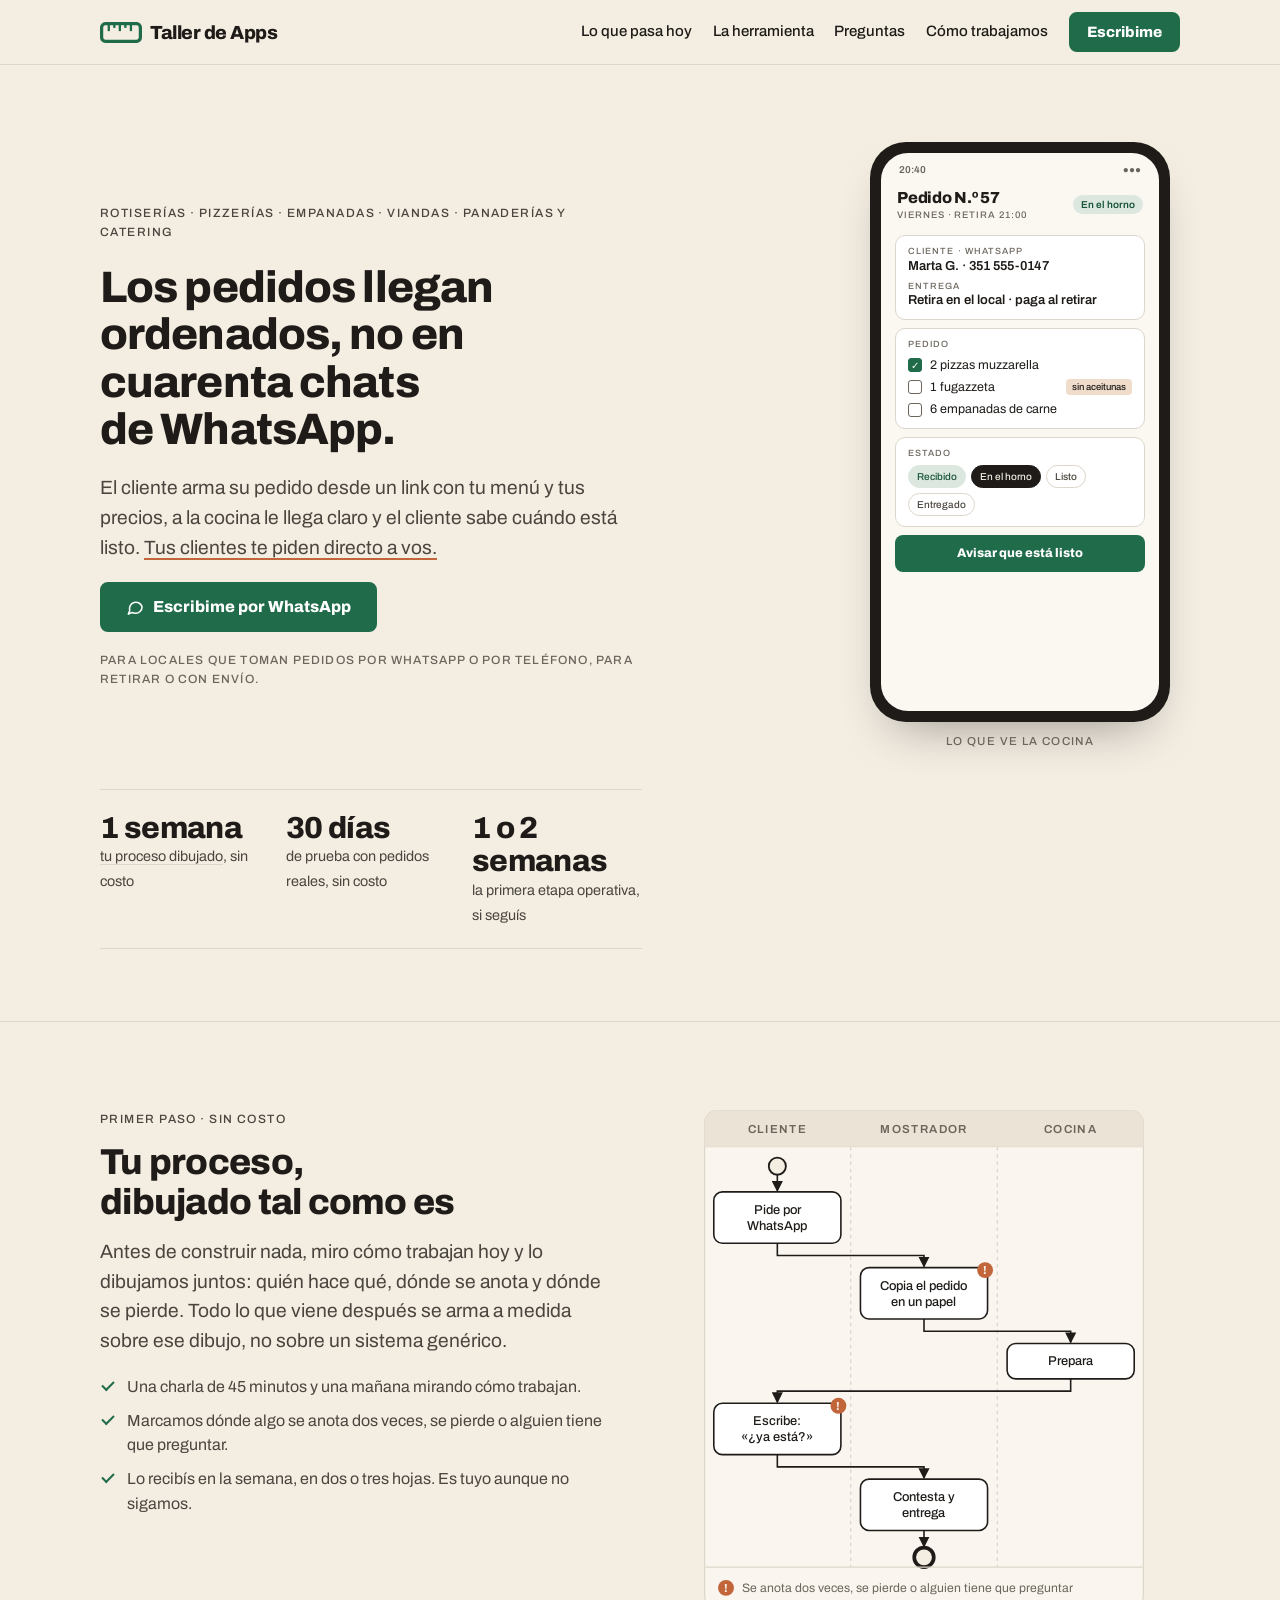
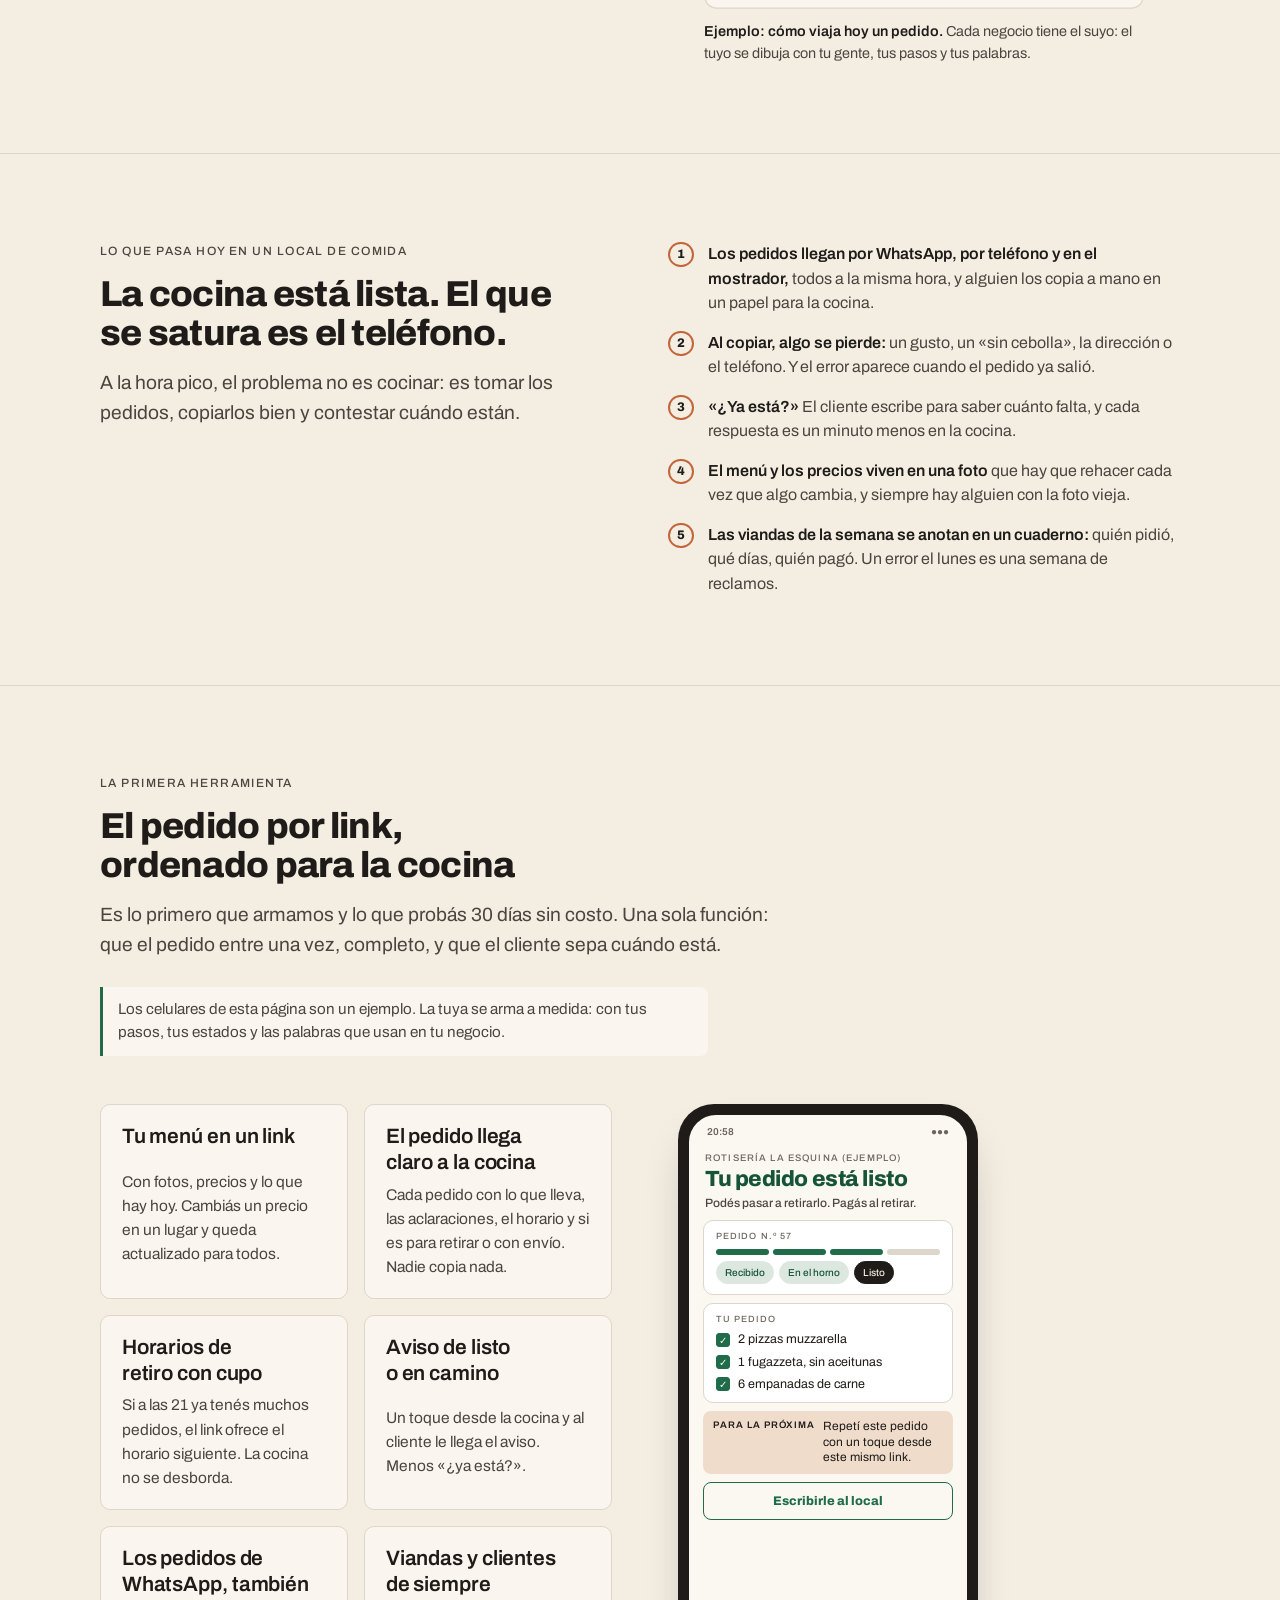
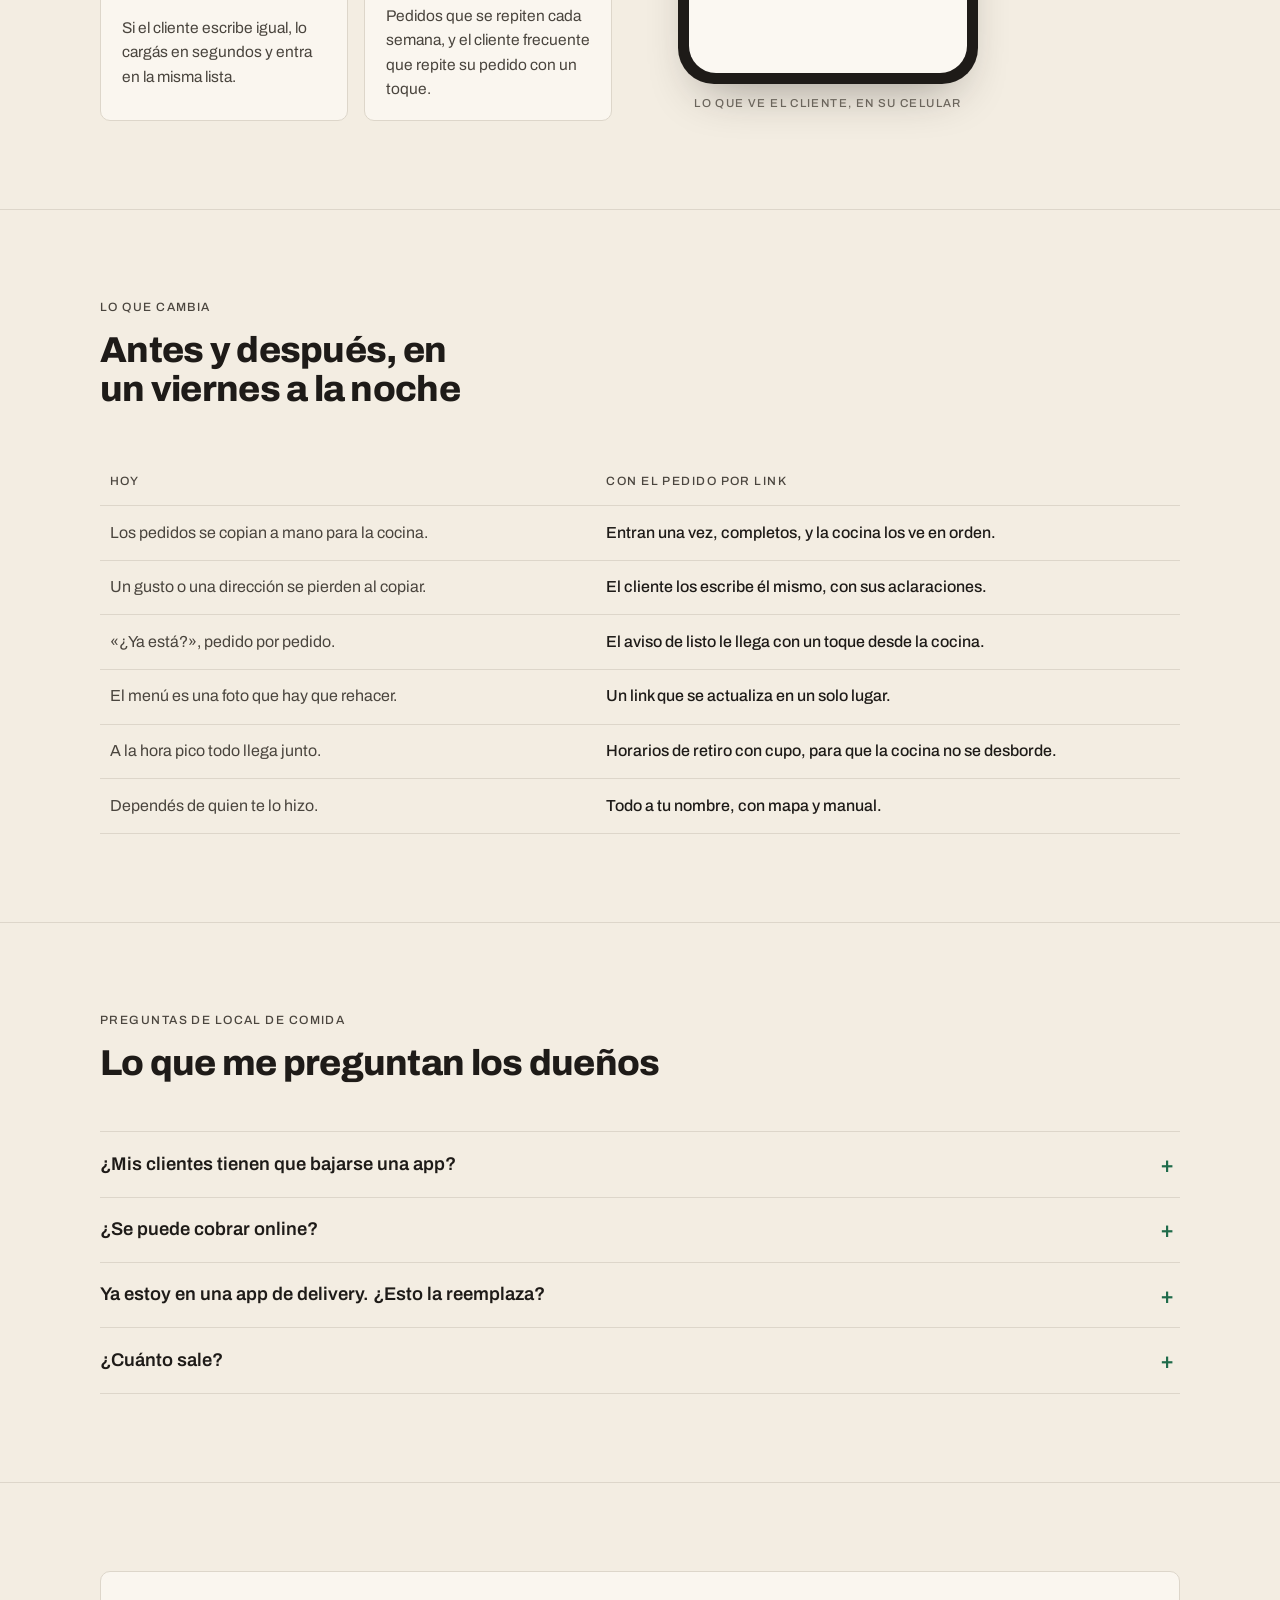
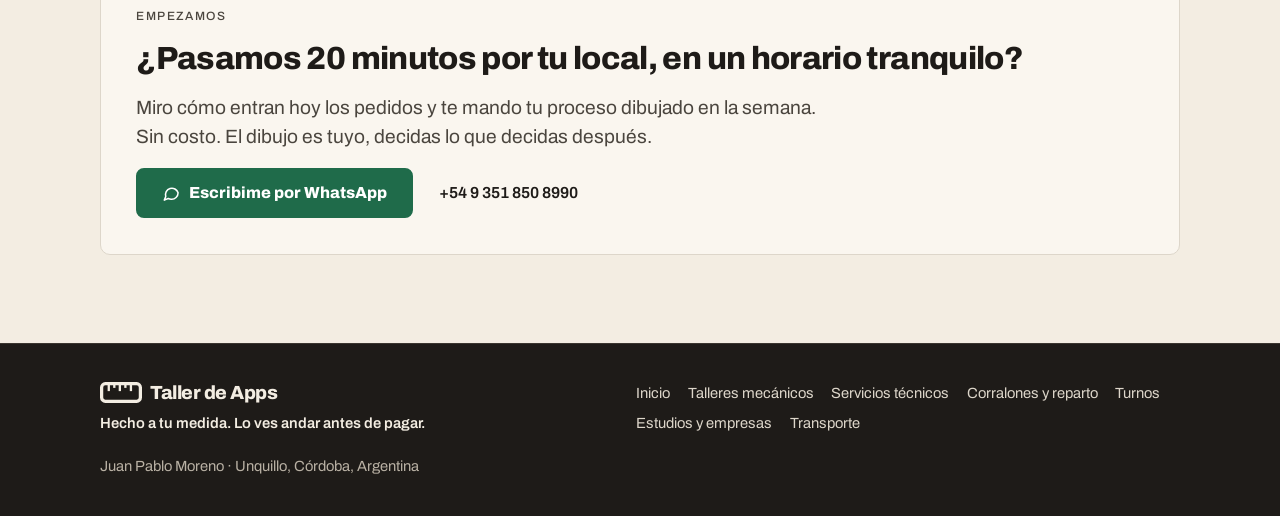
==== commit 3c2e72f0: "Add files via upload" ====
--- a/comida.html
+++ b/comida.html
@@ -21,7 +21,7 @@
   <link rel="apple-touch-icon" href="assets/apple-touch-icon.png">
   <link rel="manifest" href="site.webmanifest">
   <meta name="theme-color" content="#1F6B4A">
-  <link rel="stylesheet" href="assets/styles.css">
+  <link rel="stylesheet" href="assets/styles.css?v=20261014c">
 </head>
 <body>
 
@@ -93,12 +93,32 @@
     </div>
     <div class="wrap">
       <div class="facts">
-        <div class="fact"><b>1 semana</b><span>tu proceso dibujado, sin costo</span></div>
+        <div class="fact"><b>1 semana</b><span><a href="#proceso">tu proceso dibujado</a>, sin costo</span></div>
         <div class="fact"><b>30 días</b><span>de prueba con pedidos reales, sin costo</span></div>
         <div class="fact"><b>1 o 2 semanas</b><span>la primera etapa operativa, si seguís</span></div>
       </div>
     </div>
   </section>
+
+  <!-- proceso -->
+  <section class="section" id="proceso">
+    <div class="wrap">
+      <div class="two proceso">
+        <div class="section-head" style="margin-bottom:0">
+          <span class="eyebrow">Primer paso · sin costo</span>
+          <h2>Tu proceso, dibujado tal como es</h2>
+          <p class="lead">Antes de construir nada, miro cómo trabajan hoy y lo dibujamos juntos: quién hace qué, dónde se anota y dónde se pierde. Todo lo que viene después se arma a medida sobre ese dibujo, no sobre un sistema genérico.</p>
+          <ul class="checks">
+            <li>Una charla de 45 minutos y una mañana mirando cómo trabajan.</li>
+            <li>Marcamos dónde algo se anota dos veces, se pierde o alguien tiene que preguntar.</li>
+            <li>Lo recibís en la semana, en dos o tres hojas. Es tuyo aunque no sigamos.</li>
+          </ul>
+        </div>
+        <figure class="bpmn-fig"><svg class="bpmn" viewBox="0 0 360 408" role="img" aria-label="Cómo viaja hoy un pedido (ejemplo)"><title>Cómo viaja hoy un pedido (ejemplo)</title><defs><marker id="flecha-comida" viewBox="0 0 8 8" refX="7" refY="4" markerWidth="7" markerHeight="7" orient="auto-start-reverse"><path d="M0 0 L8 4 L0 8 Z" fill="#1E1B18"/></marker></defs><rect x="0.5" y="0.5" width="359" height="407" rx="10" fill="#FAF6EF" stroke="#DDD6CA"/><path d="M1 30 H359" stroke="#DDD6CA"/><path d="M0.5 10.5 a10 10 0 0 1 10 -10 H349.5 a10 10 0 0 1 10 10 V30 H0.5 Z" fill="#EBE3D5"/><text x="60.0" y="19" text-anchor="middle" font-size="9.5" font-weight="600" letter-spacing="1.1" fill="#6B655C">CLIENTE</text><text x="180.0" y="19" text-anchor="middle" font-size="9.5" font-weight="600" letter-spacing="1.1" fill="#6B655C">MOSTRADOR</text><path d="M120 30 V374" stroke="#DDD6CA" stroke-dasharray="3 3"/><text x="300.0" y="19" text-anchor="middle" font-size="9.5" font-weight="600" letter-spacing="1.1" fill="#6B655C">COCINA</text><path d="M240 30 V374" stroke="#DDD6CA" stroke-dasharray="3 3"/><circle cx="60.0" cy="46" r="7" fill="#F3EDE2" stroke="#1E1B18" stroke-width="1.5"/><path d="M60.0 53 V66" fill="none" stroke="#1E1B18" stroke-width="1.3" marker-end="url(#flecha-comida)"/><rect x="8.0" y="67" width="104" height="42" rx="7" fill="#FFFFFF" stroke="#1E1B18" stroke-width="1.3"/><text x="60.0" y="85" text-anchor="middle" font-size="10.5" font-weight="500" fill="#1E1B18">Pide por</text><text x="60.0" y="98" text-anchor="middle" font-size="10.5" font-weight="500" fill="#1E1B18">WhatsApp</text><path d="M60.0 109 V119.0 H180.0 V128" fill="none" stroke="#1E1B18" stroke-width="1.3" marker-end="url(#flecha-comida)"/><rect x="128.0" y="129" width="104" height="42" rx="7" fill="#FFFFFF" stroke="#1E1B18" stroke-width="1.3"/><text x="180.0" y="147" text-anchor="middle" font-size="10.5" font-weight="500" fill="#1E1B18">Copia el pedido</text><text x="180.0" y="160" text-anchor="middle" font-size="10.5" font-weight="500" fill="#1E1B18">en un papel</text><circle cx="230.0" cy="131" r="6.5" fill="#C2653A"/><text x="230.0" y="134.4" text-anchor="middle" font-size="9.5" font-weight="800" fill="#F3EDE2">!</text><path d="M180.0 171 V181.0 H300.0 V190" fill="none" stroke="#1E1B18" stroke-width="1.3" marker-end="url(#flecha-comida)"/><rect x="248.0" y="191" width="104" height="29" rx="7" fill="#FFFFFF" stroke="#1E1B18" stroke-width="1.3"/><text x="300.0" y="209" text-anchor="middle" font-size="10.5" font-weight="500" fill="#1E1B18">Prepara</text><path d="M300.0 220 V230.0 H60.0 V239" fill="none" stroke="#1E1B18" stroke-width="1.3" marker-end="url(#flecha-comida)"/><rect x="8.0" y="240" width="104" height="42" rx="7" fill="#FFFFFF" stroke="#1E1B18" stroke-width="1.3"/><text x="60.0" y="258" text-anchor="middle" font-size="10.5" font-weight="500" fill="#1E1B18">Escribe:</text><text x="60.0" y="271" text-anchor="middle" font-size="10.5" font-weight="500" fill="#1E1B18">«¿ya está?»</text><circle cx="110.0" cy="242" r="6.5" fill="#C2653A"/><text x="110.0" y="245.4" text-anchor="middle" font-size="9.5" font-weight="800" fill="#F3EDE2">!</text><path d="M60.0 282 V292.0 H180.0 V301" fill="none" stroke="#1E1B18" stroke-width="1.3" marker-end="url(#flecha-comida)"/><rect x="128.0" y="302" width="104" height="42" rx="7" fill="#FFFFFF" stroke="#1E1B18" stroke-width="1.3"/><text x="180.0" y="320" text-anchor="middle" font-size="10.5" font-weight="500" fill="#1E1B18">Contesta y</text><text x="180.0" y="333" text-anchor="middle" font-size="10.5" font-weight="500" fill="#1E1B18">entrega</text><path d="M180.0 344 V357" fill="none" stroke="#1E1B18" stroke-width="1.3" marker-end="url(#flecha-comida)"/><circle cx="180.0" cy="366" r="8" fill="#F3EDE2" stroke="#1E1B18" stroke-width="3"/><path d="M1 374 H359" stroke="#DDD6CA"/><circle cx="18" cy="391" r="6.5" fill="#C2653A"/><text x="18" y="394.4" text-anchor="middle" font-size="9.5" font-weight="800" fill="#F3EDE2">!</text><text x="31" y="394.6" font-size="10" fill="#6B655C">Se anota dos veces, se pierde o alguien tiene que preguntar</text></svg><figcaption><strong>Ejemplo: cómo viaja hoy un pedido.</strong> Cada negocio tiene el suyo: el tuyo se dibuja con tu gente, tus pasos y tus palabras.</figcaption></figure>
+      </div>
+    </div>
+  </section>
+  <!-- /proceso -->
 
   <section class="section" id="hoy">
     <div class="wrap">
@@ -125,6 +145,7 @@
         <span class="eyebrow">La primera herramienta</span>
         <h2>El pedido por link, ordenado para la cocina</h2>
         <p class="lead">Es lo primero que armamos y lo que probás 30 días sin costo. Una sola función: que el pedido entre una vez, completo, y que el cliente sepa cuándo está.</p>
+        <p class="note-medida">Los celulares de esta página son un ejemplo. La tuya se arma a medida: con tus pasos, tus estados y las palabras que usan en tu negocio.</p>
       </div>
       <div class="two">
         <div class="features">
@@ -239,13 +260,13 @@
   <div class="wrap">
     <div class="footer-brand">
       <a class="brand footer-logo" href="index.html" aria-label="Taller de Apps, inicio"><svg class="brand-icon" viewBox="4.5 27.5 91 45" aria-hidden="true" focusable="false"><g fill="currentColor"><rect x="8" y="31" width="84" height="38" rx="8" fill="none" stroke="currentColor" stroke-width="7"/><rect x="21" y="31" width="5" height="16"/><rect x="33" y="31" width="5" height="9"/><rect x="45" y="31" width="5" height="16"/><rect x="57" y="31" width="5" height="9"/><rect x="69" y="31" width="5" height="16"/></g></svg><span class="brand-name">Taller de Apps</span></a>
-      <p class="footer-lema">Se carga una vez. Lo ves andar antes de pagar.</p>
+      <p class="footer-lema">Hecho a tu medida. Lo ves andar antes de pagar.</p>
       <p class="footer-who">Juan Pablo Moreno · Unquillo, Córdoba, Argentina</p>
     </div>
-    <nav class="footer-links" aria-label="Rubros"><a href="index.html">Inicio</a><a href="talleres.html">Talleres</a><a href="servicios-tecnicos.html">Servicios técnicos</a><a href="corralones.html">Corralones y reparto</a><a href="turnos.html">Turnos</a><a href="profesionales.html">Estudios y empresas</a><a href="transporte.html">Transporte</a><a href="organizaciones.html">Organizaciones</a></nav>
+    <nav class="footer-links" aria-label="Rubros"><a href="index.html">Inicio</a><a href="talleres.html">Talleres mecánicos</a><a href="servicios-tecnicos.html">Servicios técnicos</a><a href="corralones.html">Corralones y reparto</a><a href="turnos.html">Turnos</a><a href="profesionales.html">Estudios y empresas</a><a href="transporte.html">Transporte</a></nav>
   </div>
 </footer>
 
-<script src="assets/site.js"></script>
+<script src="assets/site.js?v=20261014c"></script>
 </body>
 </html>
--- a/assets/styles.css
+++ b/assets/styles.css
@@ -81,7 +81,6 @@
   font-family: var(--font-label); font-weight: 500; font-size: .75rem; letter-spacing: .12em; text-transform: uppercase;
   color: var(--ink-2); display: inline-flex; align-items: center; gap: .6rem;
 }
-.eyebrow::before { content: ""; width: 1.6rem; height: 2px; background: var(--copper); flex: none; }
 
 /* Botones: radio 8, Archivo 800, 15 px, relleno 12 × 20, sin sombra */
 .btn {
@@ -232,6 +231,20 @@
 .ba td:first-child { color: var(--ink-2); width: 46%; }
 .ba td:last-child { font-weight: 500; }
 .ba-wrap { overflow-x: auto; }
+
+/* Proceso dibujado (BPMN de ejemplo) */
+.proceso { align-items: center; }
+.checks { list-style: none; display: grid; gap: .55rem; margin-top: .3rem; }
+.checks li { position: relative; padding-left: 1.7rem; color: var(--ink-2); }
+.checks li::before { content: ""; position: absolute; left: .15rem; top: .38em; width: 12px; height: 7px; border-left: 2.5px solid var(--green); border-bottom: 2.5px solid var(--green); transform: rotate(-45deg); }
+.bpmn-fig { margin: 0; display: grid; gap: .7rem; width: 100%; max-width: 440px; justify-self: center; }
+.bpmn { width: 100%; height: auto; display: block; }
+.bpmn-fig figcaption { font-size: .9rem; color: var(--ink-2); }
+.bpmn-fig figcaption strong { color: var(--ink); font-weight: 600; }
+.step .bpmn-fig { margin-top: .5rem; max-width: 400px; justify-self: start; }
+.note-medida { font-size: .95rem; color: var(--ink-2); padding: .7rem .95rem; border-left: 3px solid var(--green); background: var(--surface); border-radius: 0 8px 8px 0; max-width: 40em; }
+.facts a { color: inherit; text-decoration-color: var(--line); text-underline-offset: 3px; }
+.facts a:hover { color: var(--green); }
 
 /* Lista de dolores en landings: número en un aro de cobre */
 .pains { display: grid; gap: .9rem; }
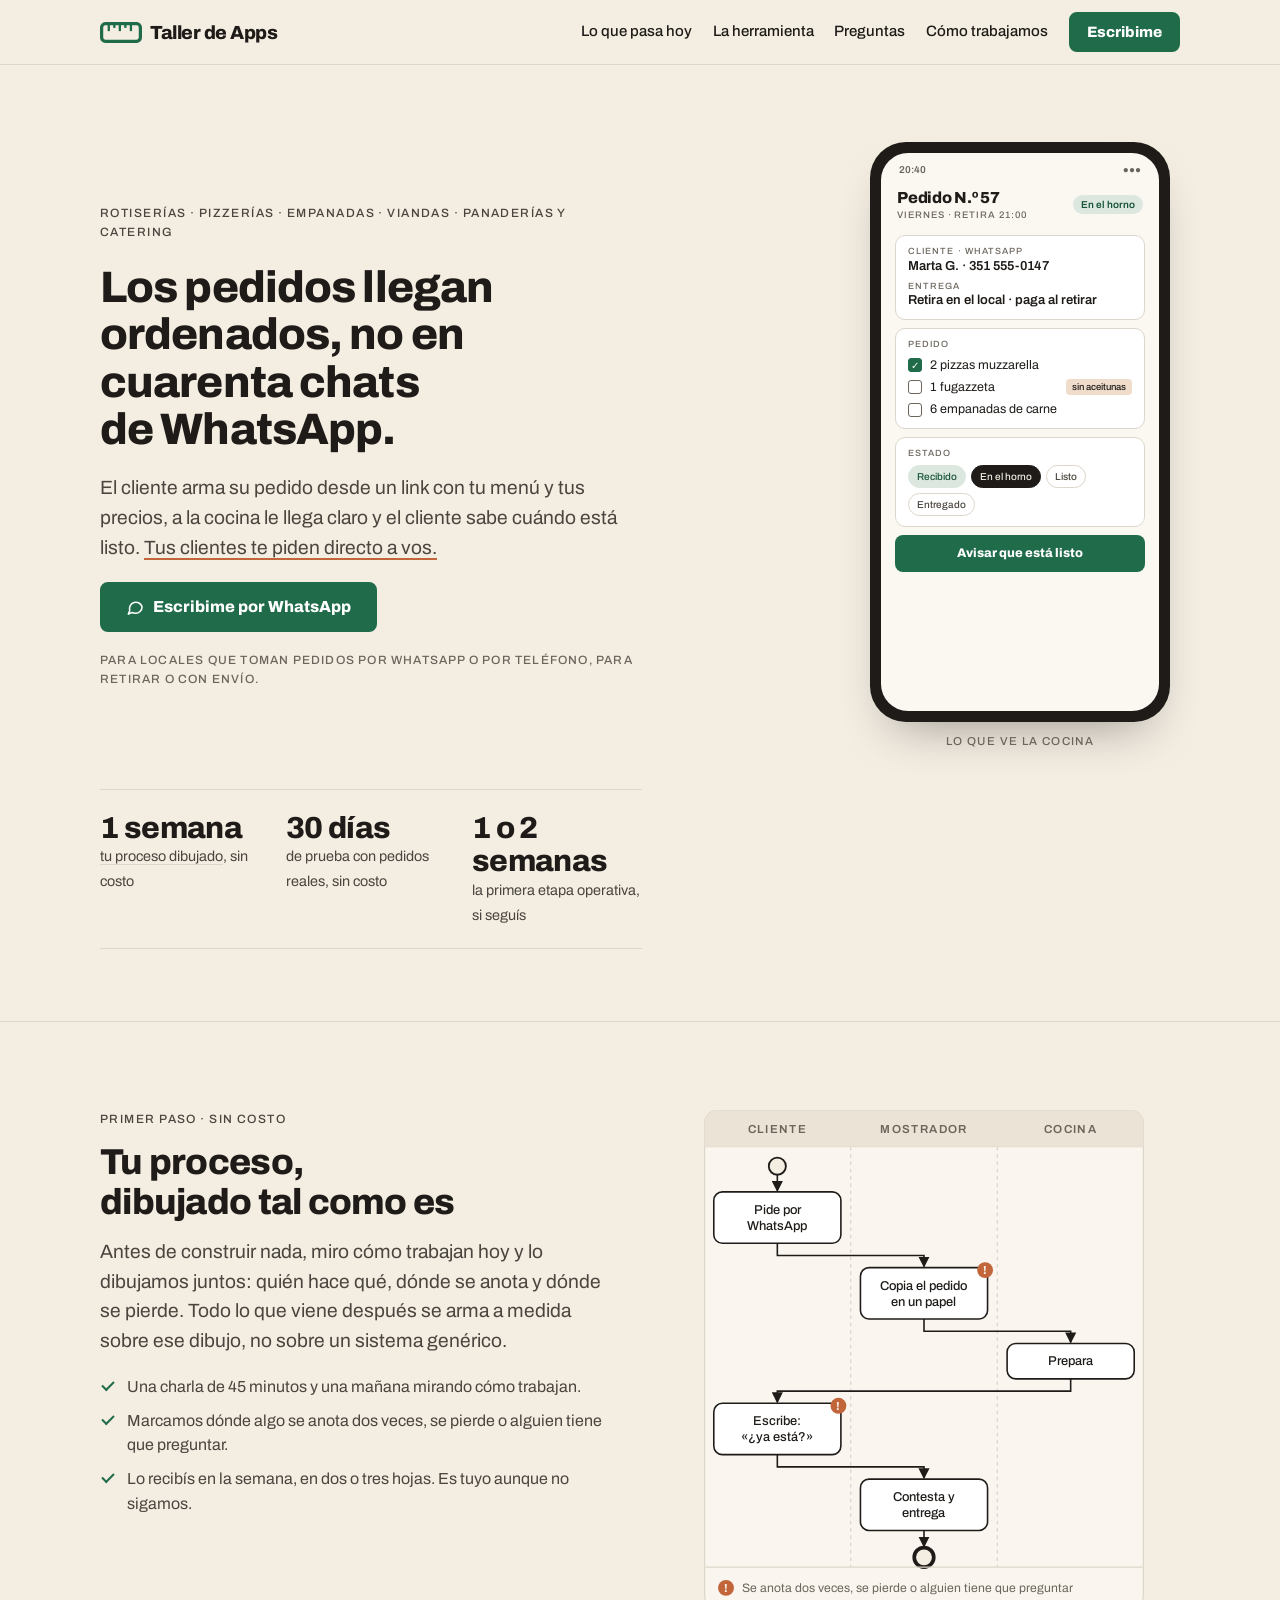
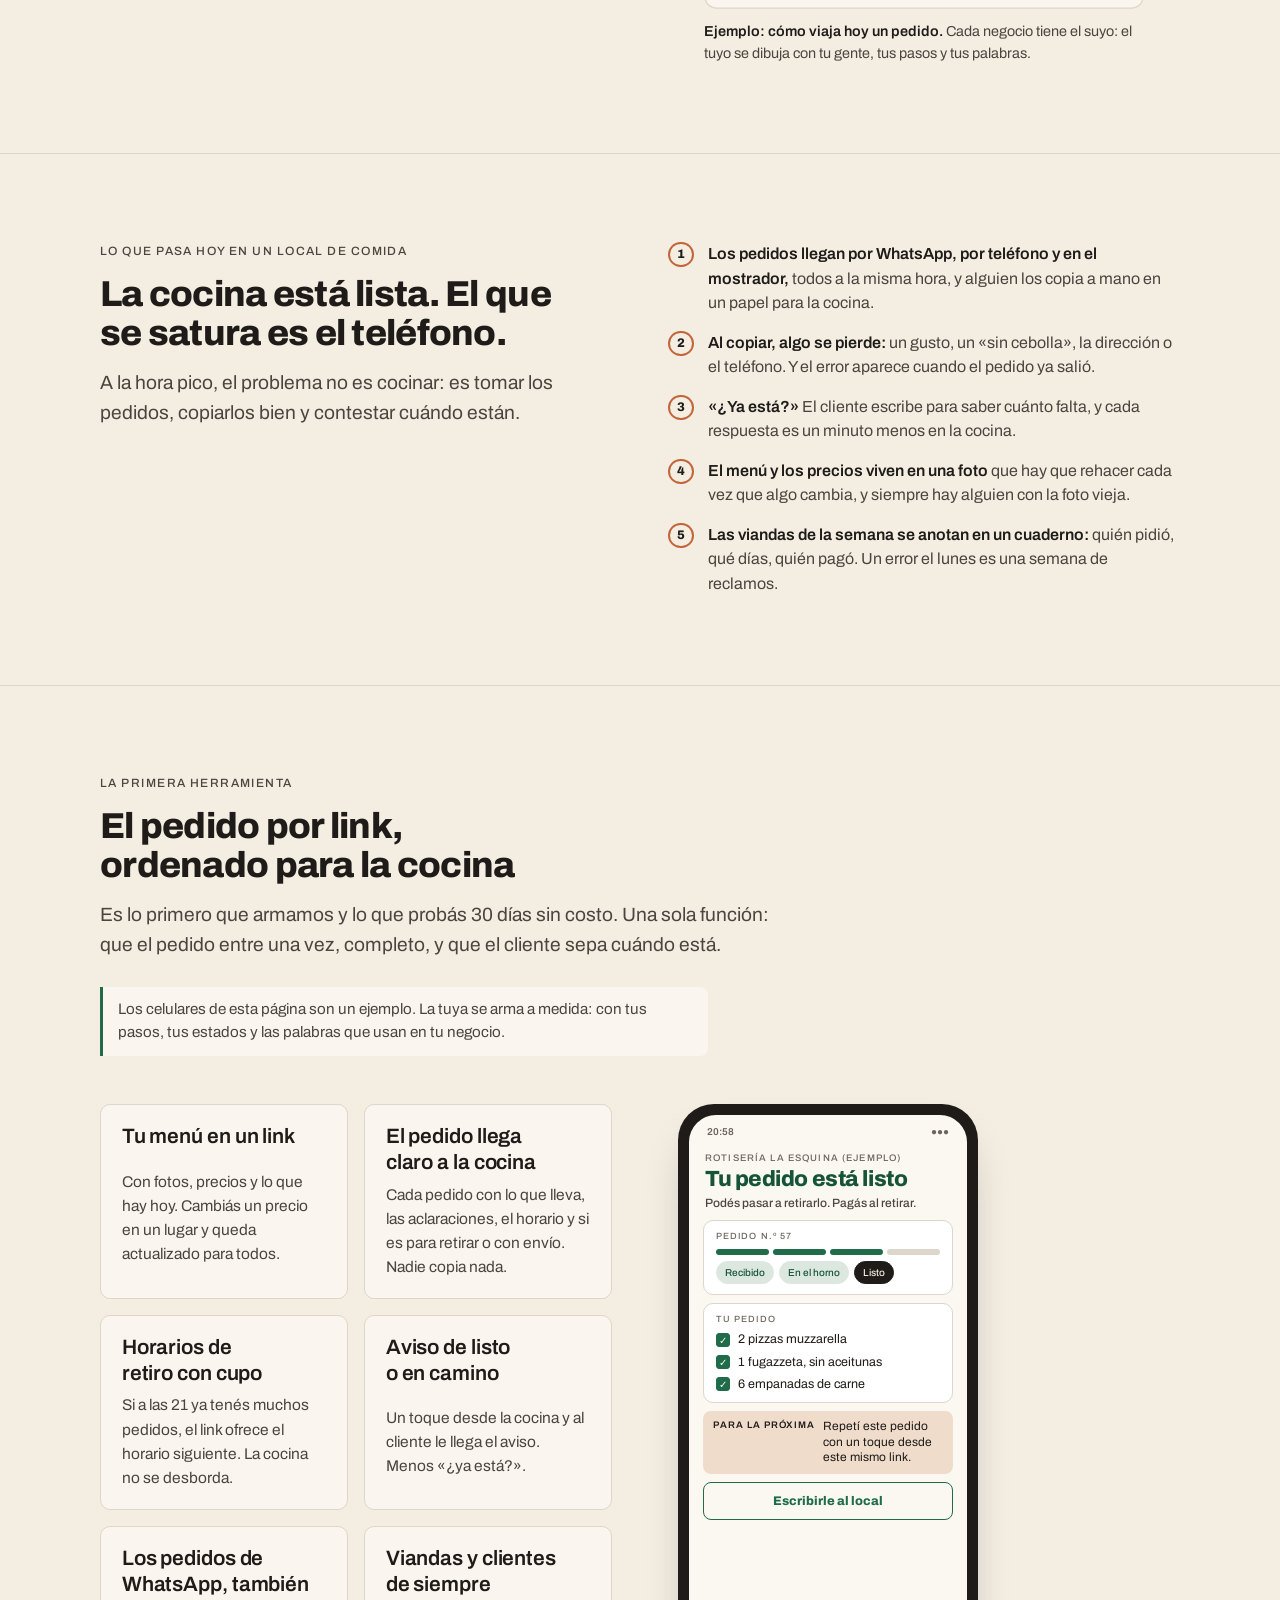
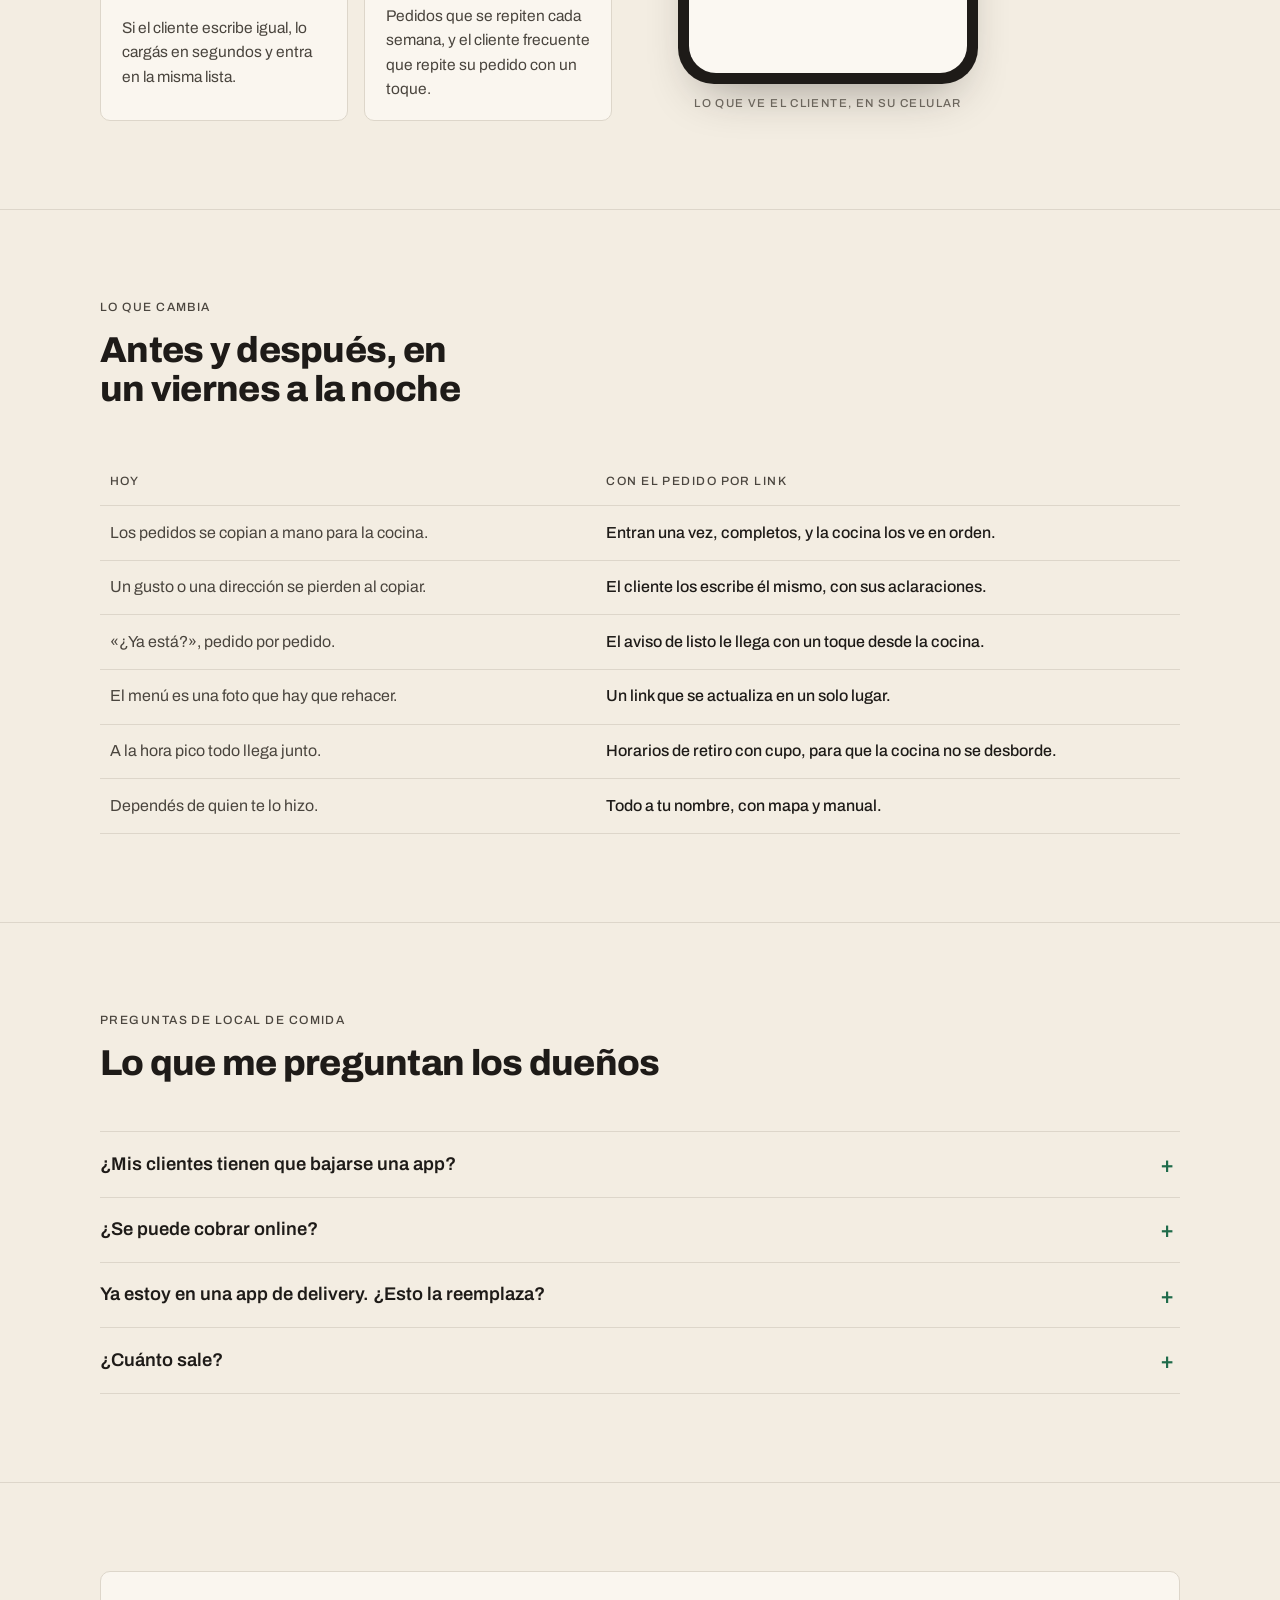
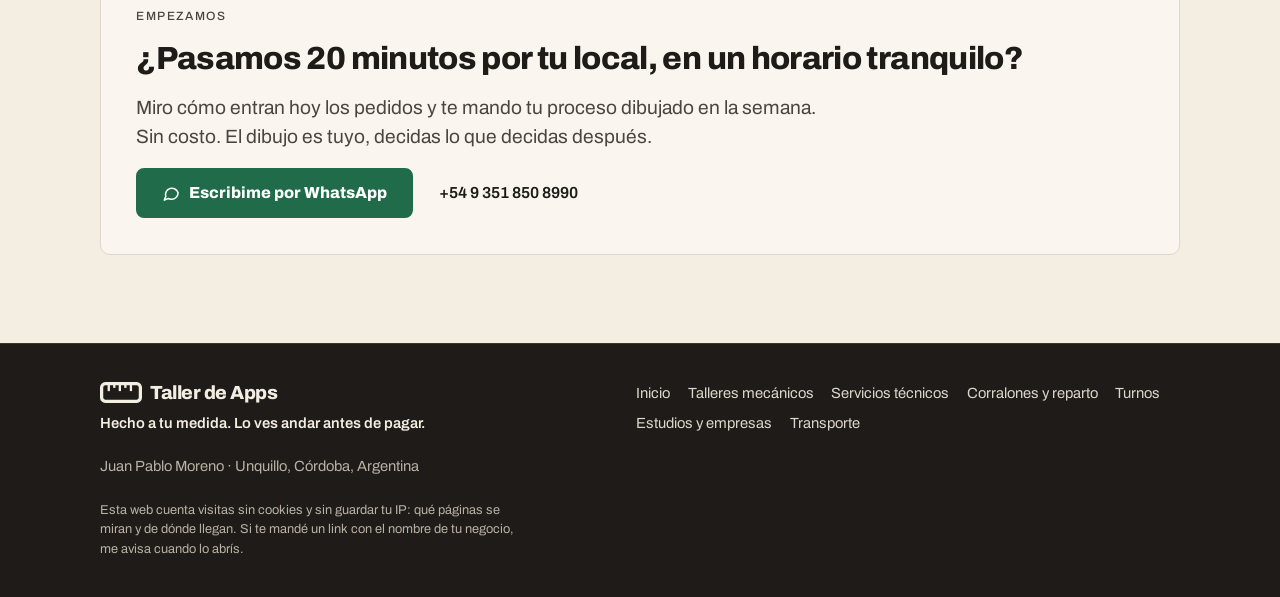
==== commit 30352698: "Add files via upload" ====
--- a/comida.html
+++ b/comida.html
@@ -8,20 +8,20 @@
   <meta property="og:title" content="Los pedidos llegan ordenados · Taller de Apps">
   <meta property="og:description" content="Menú con link, pedido claro para la cocina y aviso de listo. Para rotiserías, pizzerías, viandas y locales que toman pedidos. La ves andar antes de pagar.">
   <meta property="og:type" content="website">
-  <meta property="og:image" content="https://taller-de-apps.vercel.app/assets/img/og-comida.png">
+  <meta property="og:image" content="https://taller-de-apps.pages.dev/assets/img/og-comida.png">
   <meta property="og:image:width" content="2400">
   <meta property="og:image:height" content="1260">
-  <meta property="og:url" content="https://taller-de-apps.vercel.app/comida">
+  <meta property="og:url" content="https://taller-de-apps.pages.dev/comida">
   <meta name="twitter:card" content="summary_large_image">
   <meta property="og:locale" content="es_AR">
-  <link rel="canonical" href="https://taller-de-apps.vercel.app/comida">
+  <link rel="canonical" href="https://taller-de-apps.pages.dev/comida">
   <link rel="icon" href="assets/favicon.svg" type="image/svg+xml">
   <link rel="icon" href="assets/favicon-32.png" type="image/png" sizes="32x32">
   <link rel="icon" href="assets/favicon-16.png" type="image/png" sizes="16x16">
   <link rel="apple-touch-icon" href="assets/apple-touch-icon.png">
   <link rel="manifest" href="site.webmanifest">
   <meta name="theme-color" content="#1F6B4A">
-  <link rel="stylesheet" href="assets/styles.css?v=20261014c">
+  <link rel="stylesheet" href="assets/styles.css?v=20261014g">
 </head>
 <body>
 
@@ -262,11 +262,12 @@
       <a class="brand footer-logo" href="index.html" aria-label="Taller de Apps, inicio"><svg class="brand-icon" viewBox="4.5 27.5 91 45" aria-hidden="true" focusable="false"><g fill="currentColor"><rect x="8" y="31" width="84" height="38" rx="8" fill="none" stroke="currentColor" stroke-width="7"/><rect x="21" y="31" width="5" height="16"/><rect x="33" y="31" width="5" height="9"/><rect x="45" y="31" width="5" height="16"/><rect x="57" y="31" width="5" height="9"/><rect x="69" y="31" width="5" height="16"/></g></svg><span class="brand-name">Taller de Apps</span></a>
       <p class="footer-lema">Hecho a tu medida. Lo ves andar antes de pagar.</p>
       <p class="footer-who">Juan Pablo Moreno · Unquillo, Córdoba, Argentina</p>
+      <p class="footer-privacy">Esta web cuenta visitas sin cookies y sin guardar tu IP: qué páginas se miran y de dónde llegan. Si te mandé un link con el nombre de tu negocio, me avisa cuando lo abrís.</p>
     </div>
     <nav class="footer-links" aria-label="Rubros"><a href="index.html">Inicio</a><a href="talleres.html">Talleres mecánicos</a><a href="servicios-tecnicos.html">Servicios técnicos</a><a href="corralones.html">Corralones y reparto</a><a href="turnos.html">Turnos</a><a href="profesionales.html">Estudios y empresas</a><a href="transporte.html">Transporte</a></nav>
   </div>
 </footer>
 
-<script src="assets/site.js?v=20261014c"></script>
+<script src="assets/site.js?v=20261014g"></script>
 </body>
 </html>
--- a/assets/styles.css
+++ b/assets/styles.css
@@ -328,3 +328,11 @@
 .cta-band .contact-row .number { color: var(--ink); font-weight: 600; }
 
 .sr-only { position: absolute; width: 1px; height: 1px; overflow: hidden; clip: rect(0 0 0 0); white-space: nowrap; }
+
+/* Link personalizado: saludo al negocio que recibió el link (lo arma site.js) */
+.para-band { background: var(--green-soft); border-bottom: 1px solid var(--line); }
+.para-band .wrap { padding-top: .7rem; padding-bottom: .7rem; }
+.para-band p { margin: 0; font-size: .95rem; color: var(--ink); max-width: 60em; }
+.para-band strong { font-weight: 800; }
+.para-band small { color: var(--ink-2); font-size: .85rem; }
+.footer-privacy { margin: .9rem 0 0; font-size: .8rem; line-height: 1.5; color: var(--on-dark-2); max-width: 34em; }
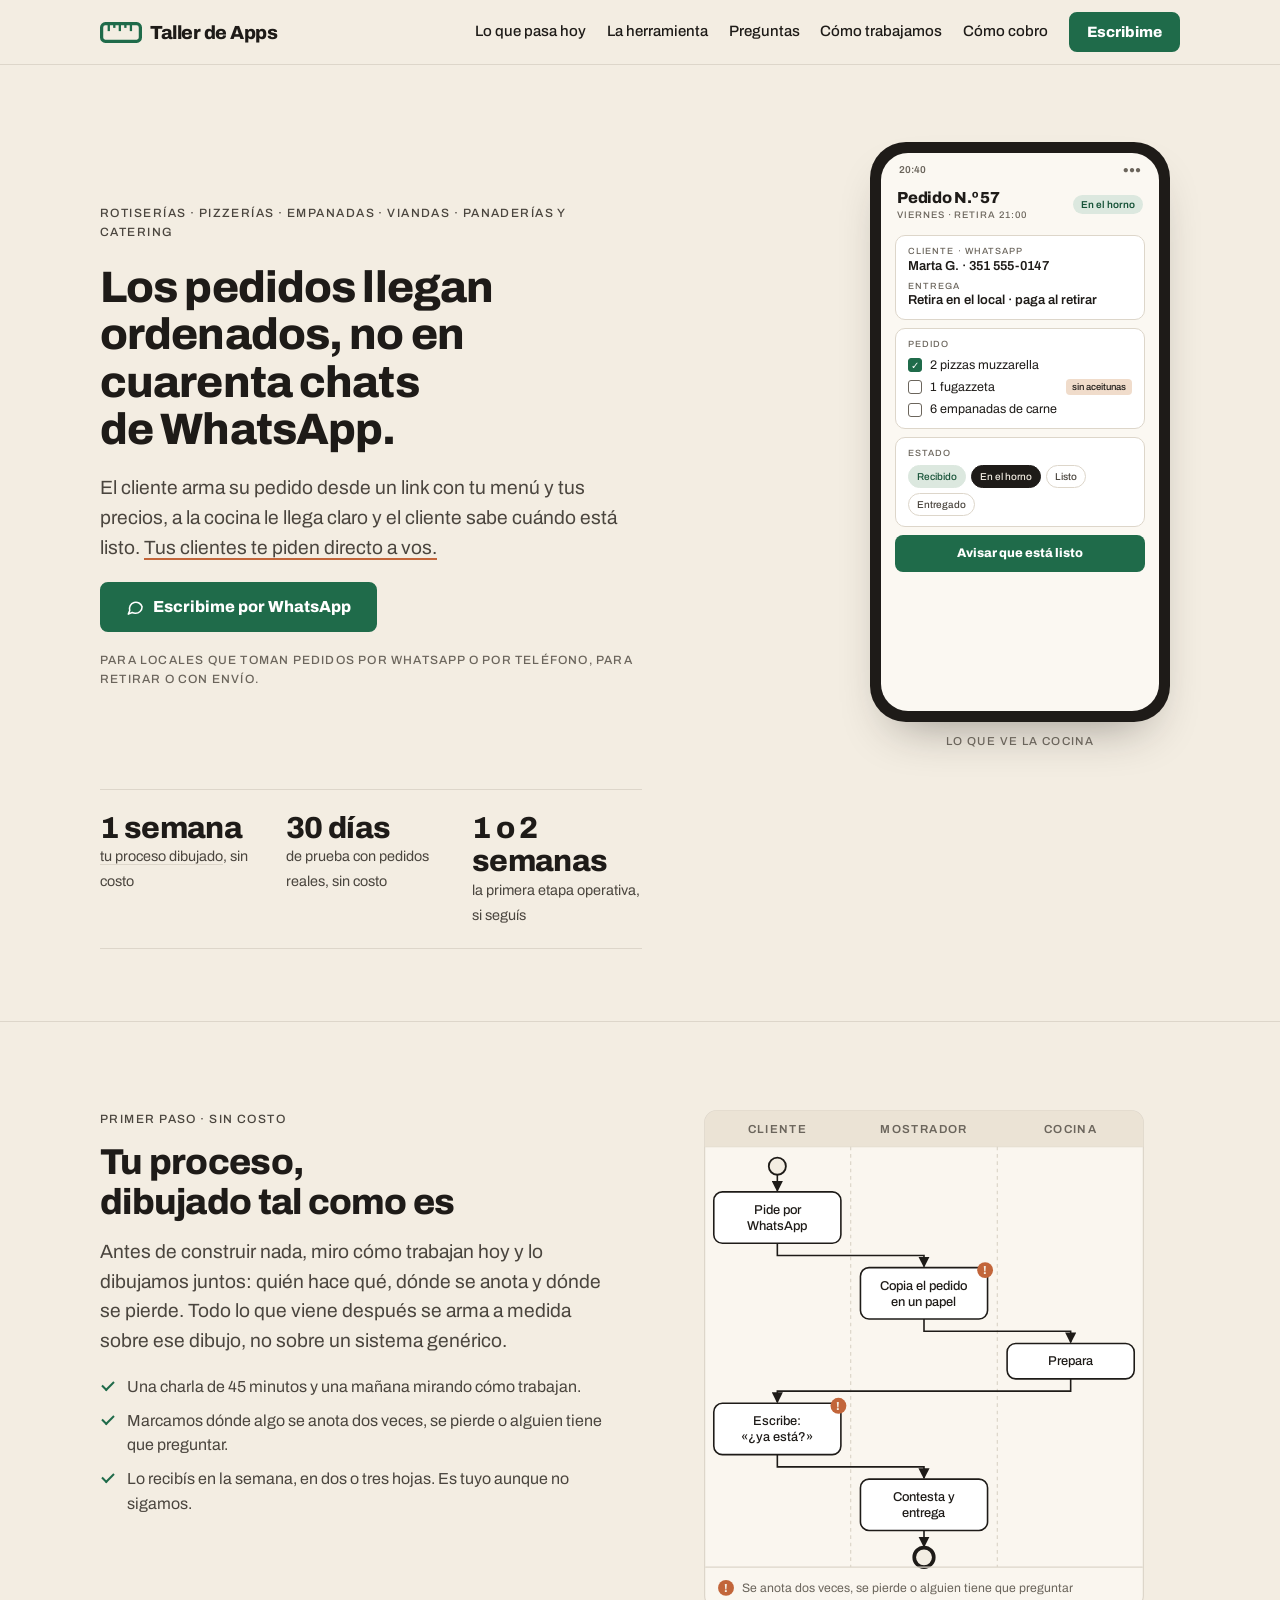
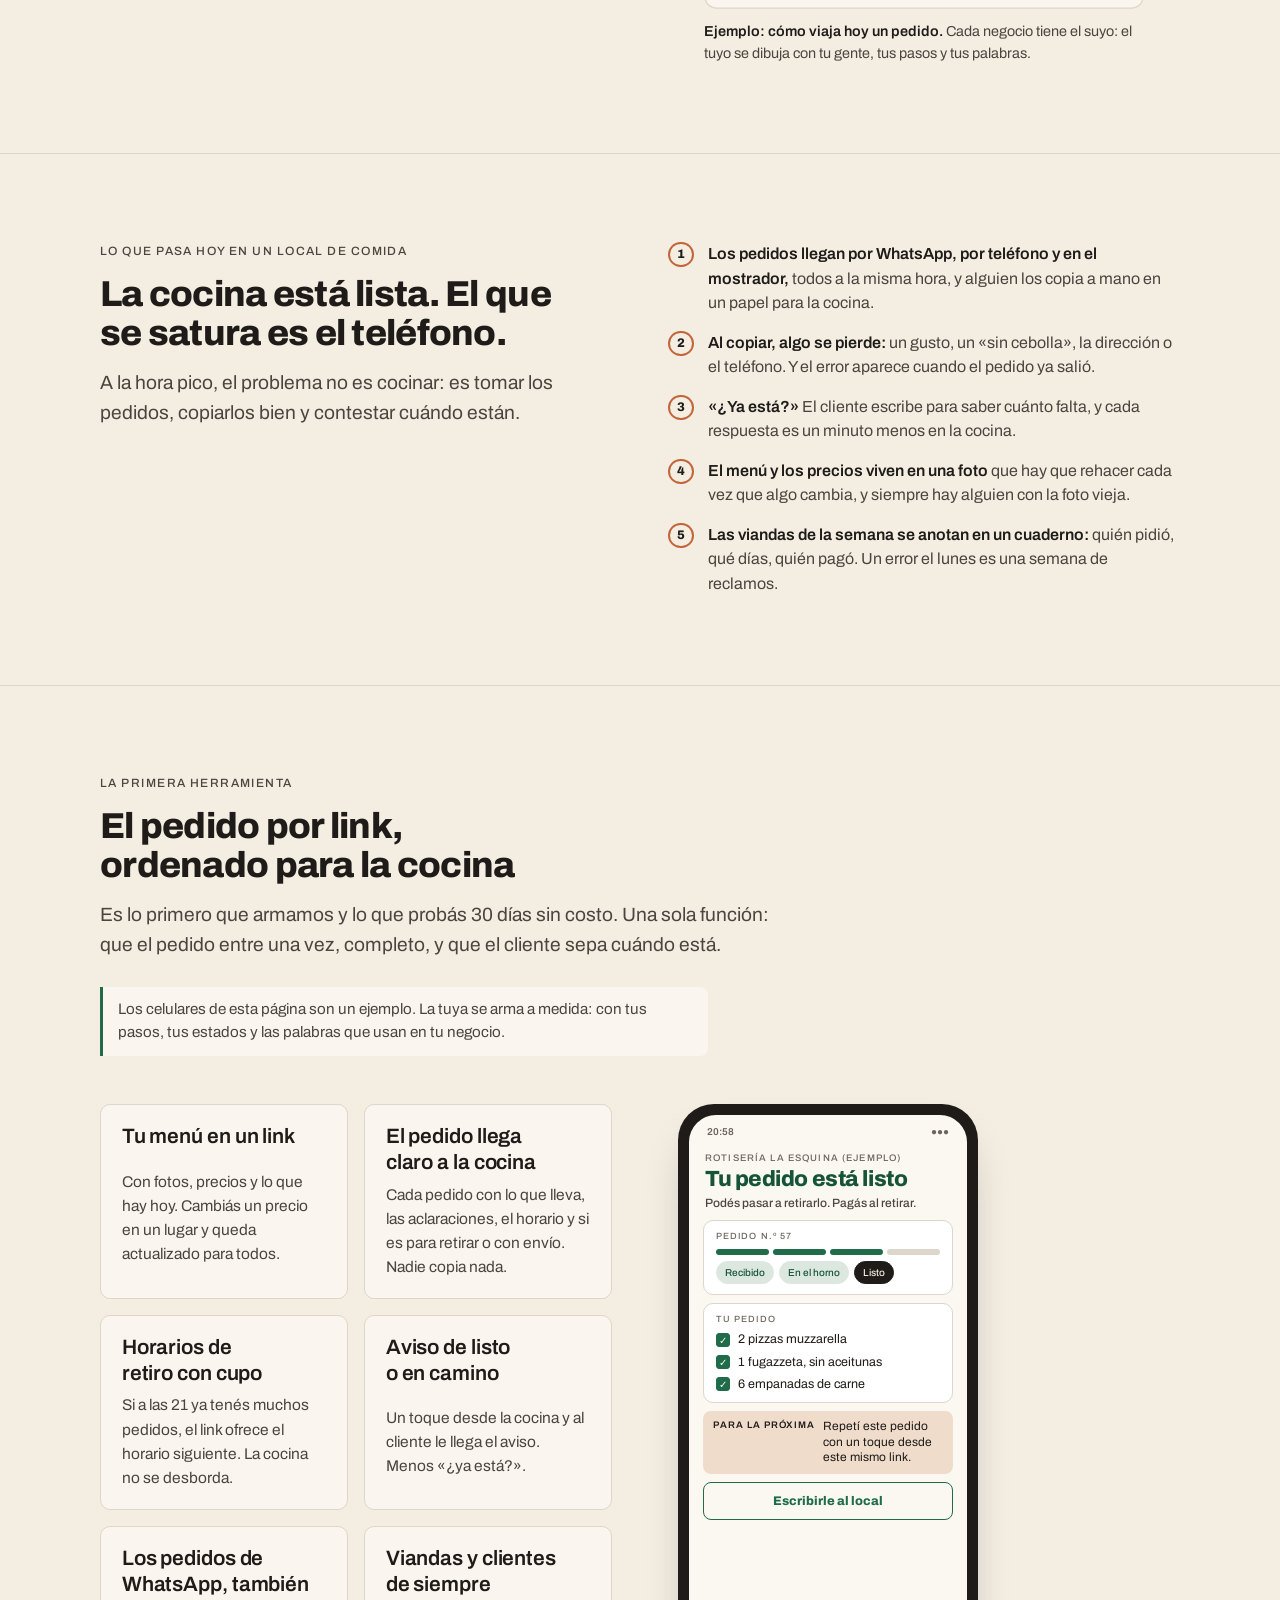
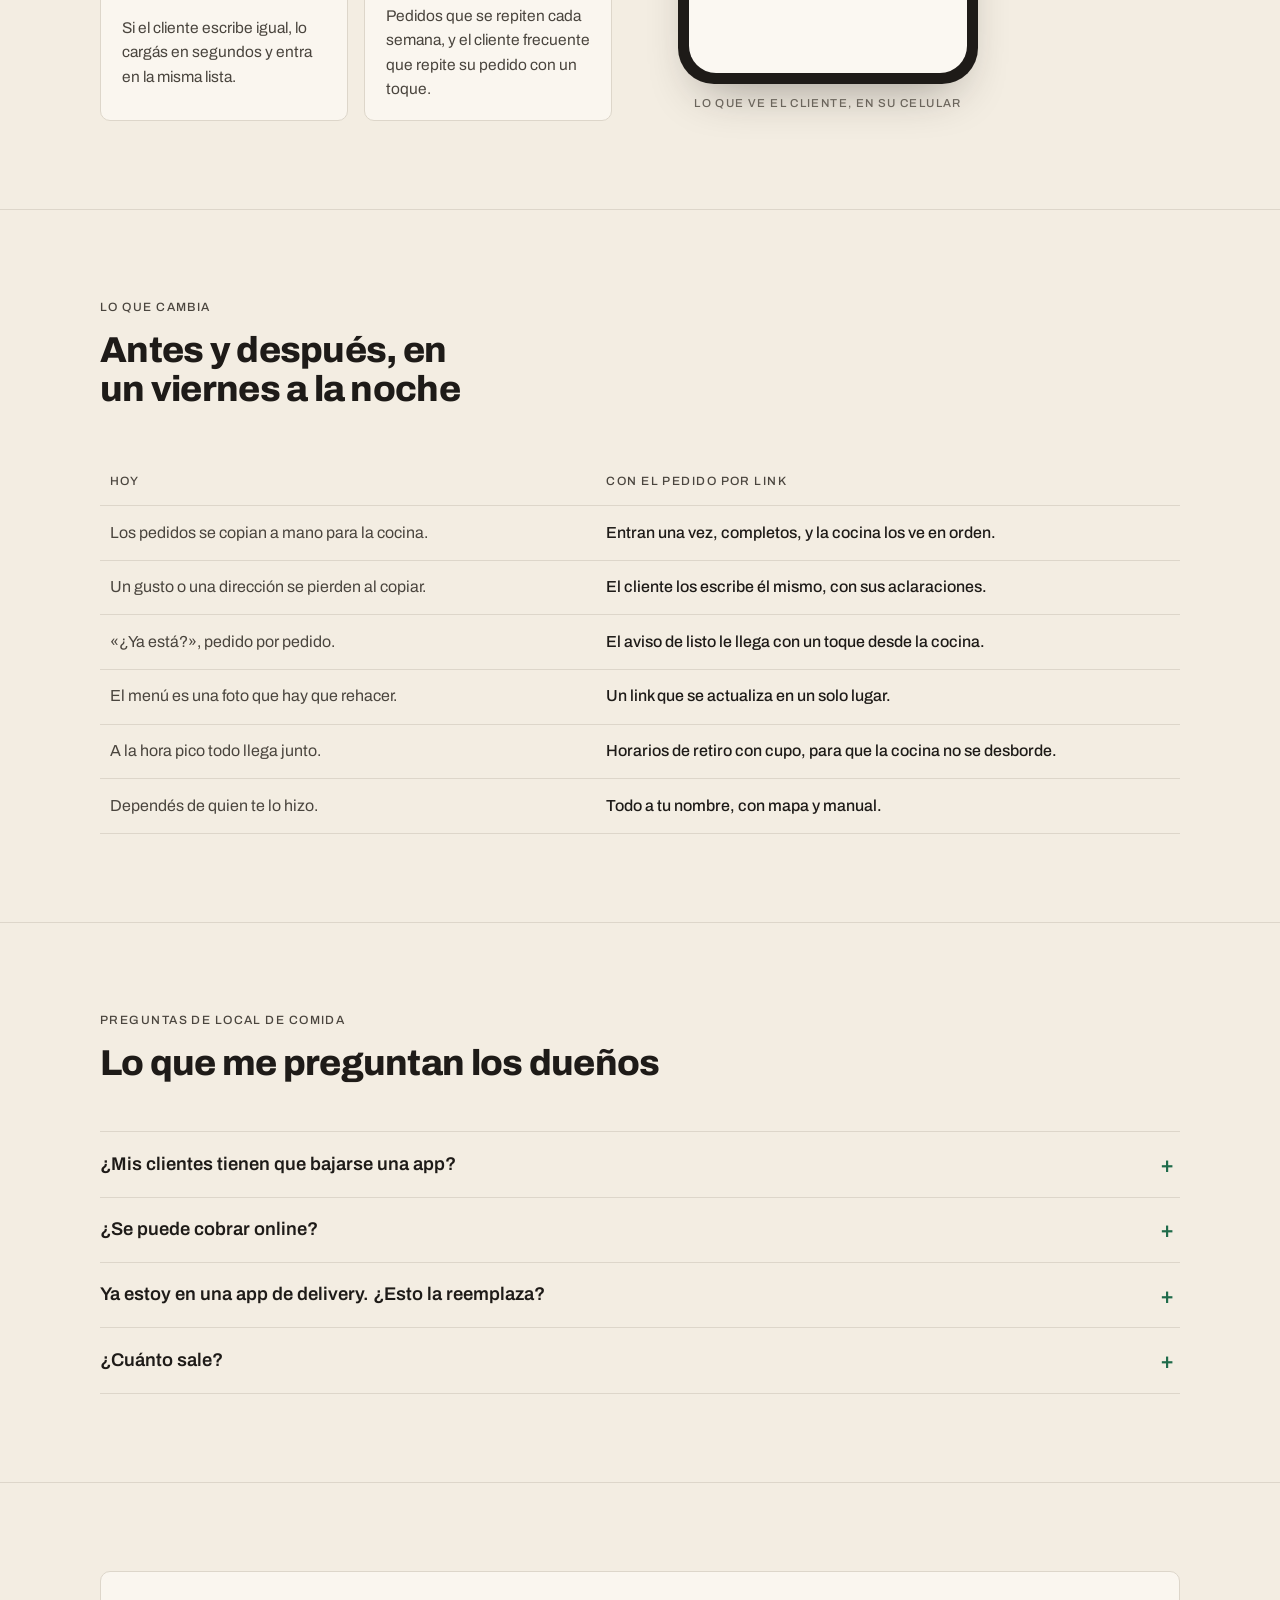
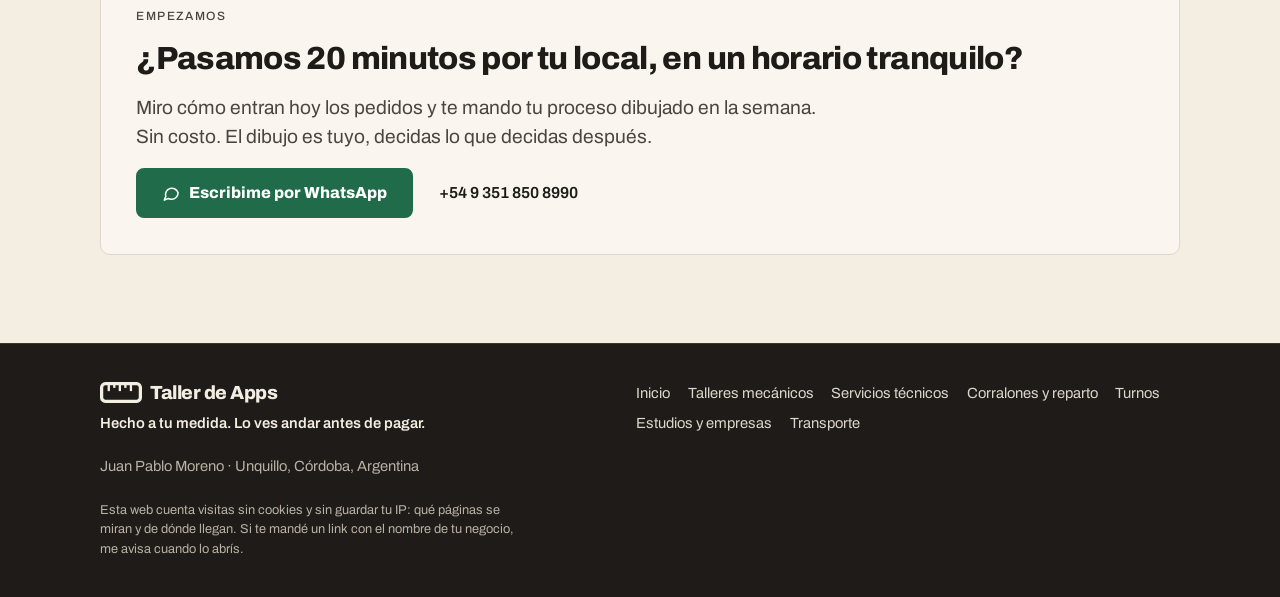
==== commit a6a89efc: "Add files via upload" ====
--- a/comida.html
+++ b/comida.html
@@ -21,7 +21,7 @@
   <link rel="apple-touch-icon" href="assets/apple-touch-icon.png">
   <link rel="manifest" href="site.webmanifest">
   <meta name="theme-color" content="#1F6B4A">
-  <link rel="stylesheet" href="assets/styles.css?v=20261014g">
+  <link rel="stylesheet" href="assets/styles.css?v=20261014i">
 </head>
 <body>
 
@@ -37,6 +37,7 @@
       <a href="#herramienta">La herramienta</a>
       <a href="#preguntas">Preguntas</a>
       <a href="index.html#como">Cómo trabajamos</a>
+      <a href="index.html#cobro">Cómo cobro</a>
       <a class="btn btn-primary" data-wa="Hola Juan, vi la página de Taller de Apps para locales de comida. Tengo un local que toma pedidos y quiero charlar 20 minutos." href="#contacto">Escribime</a>
     </nav>
   </div>
@@ -230,7 +231,7 @@
         </details>
         <details>
           <summary>¿Cuánto sale?</summary>
-          <div class="answer"><p>El documento del proceso y los 30 días de prueba no tienen costo. Después, un plan por etapas con el precio cerrado de cada una, antes de empezar. <a href="index.html#como">Así trabajamos</a>.</p></div>
+          <div class="answer"><p>El documento del proceso y los 30 días de prueba no tienen costo. Después, un plan por etapas con el precio cerrado de cada una, antes de empezar. <a href="index.html#cobro">Así cobro</a>, o <a data-precio data-wa="Hola Juan, vi cómo cobrás. Quiero saber cuánto saldría algo así para mi negocio." href="#contacto">preguntame cuánto saldría en tu caso</a>.</p></div>
         </details>
       </div>
     </div>
@@ -268,6 +269,6 @@
   </div>
 </footer>
 
-<script src="assets/site.js?v=20261014g"></script>
+<script src="assets/site.js?v=20261014i"></script>
 </body>
 </html>
--- a/assets/styles.css
+++ b/assets/styles.css
@@ -109,13 +109,17 @@
 .nav .btn:hover { color: var(--white); }
 .nav-toggle { display: none; background: none; border: 2px solid var(--ink); border-radius: 8px; width: 42px; height: 38px; cursor: pointer; }
 .nav-toggle span { display: block; width: 18px; height: 2px; background: var(--ink); margin: 3px auto; }
-@media (max-width: 760px) {
-  .brand-name { position: absolute; width: 1px; height: 1px; overflow: hidden; clip: rect(0 0 0 0); white-space: nowrap; }
-  .brand-icon { width: 48px; height: 24px; }
+.nav a { white-space: nowrap; }
+/* El menú se pliega antes de que los links tengan que partirse en dos líneas */
+@media (max-width: 1080px) {
   .nav-toggle { display: inline-block; }
   .nav { display: none; position: absolute; left: 0; right: 0; top: 100%; background: var(--paper); border-bottom: 1px solid var(--line); padding: 1rem 20px 1.3rem; flex-direction: column; align-items: flex-start; gap: .9rem; }
   .nav[data-open="true"] { display: flex; }
   .nav .btn { padding: 12px 20px; }
+}
+@media (max-width: 760px) {
+  .brand-name { position: absolute; width: 1px; height: 1px; overflow: hidden; clip: rect(0 0 0 0); white-space: nowrap; }
+  .brand-icon { width: 48px; height: 24px; }
 }
 
 /* Portada */
@@ -336,3 +340,14 @@
 .para-band strong { font-weight: 800; }
 .para-band small { color: var(--ink-2); font-size: .85rem; }
 .footer-privacy { margin: .9rem 0 0; font-size: .8rem; line-height: 1.5; color: var(--on-dark-2); max-width: 34em; }
+
+/* Cómo cobro (inicio) */
+.cobro-grid { display: grid; gap: 1rem; margin-top: 1.6rem; }
+@media (min-width: 900px) { .cobro-grid { grid-template-columns: repeat(3, 1fr); } }
+.cobro-card { background: var(--surface); border: 1px solid var(--line); border-radius: var(--radius); padding: 1.3rem 1.3rem 1.1rem; min-width: 0; }
+.cobro-card h3 { margin: .7rem 0 .6rem; }
+.cobro-card .checks { margin: 0; }
+.cobro-card .checks li { font-size: .97rem; }
+.cobro-tag { display: inline-block; font-size: .78rem; font-weight: 500; letter-spacing: .12em; text-transform: uppercase; color: var(--green-ink); background: var(--green-soft); border-radius: 999px; padding: .25rem .7rem; }
+.cobro-close { margin-top: 1.6rem; display: flex; flex-wrap: wrap; gap: 1rem 1.6rem; align-items: center; justify-content: space-between; padding: 1.2rem 1.3rem; border-radius: var(--radius); background: var(--paper-2); }
+.cobro-close p { margin: 0; max-width: 34em; color: var(--ink); }
